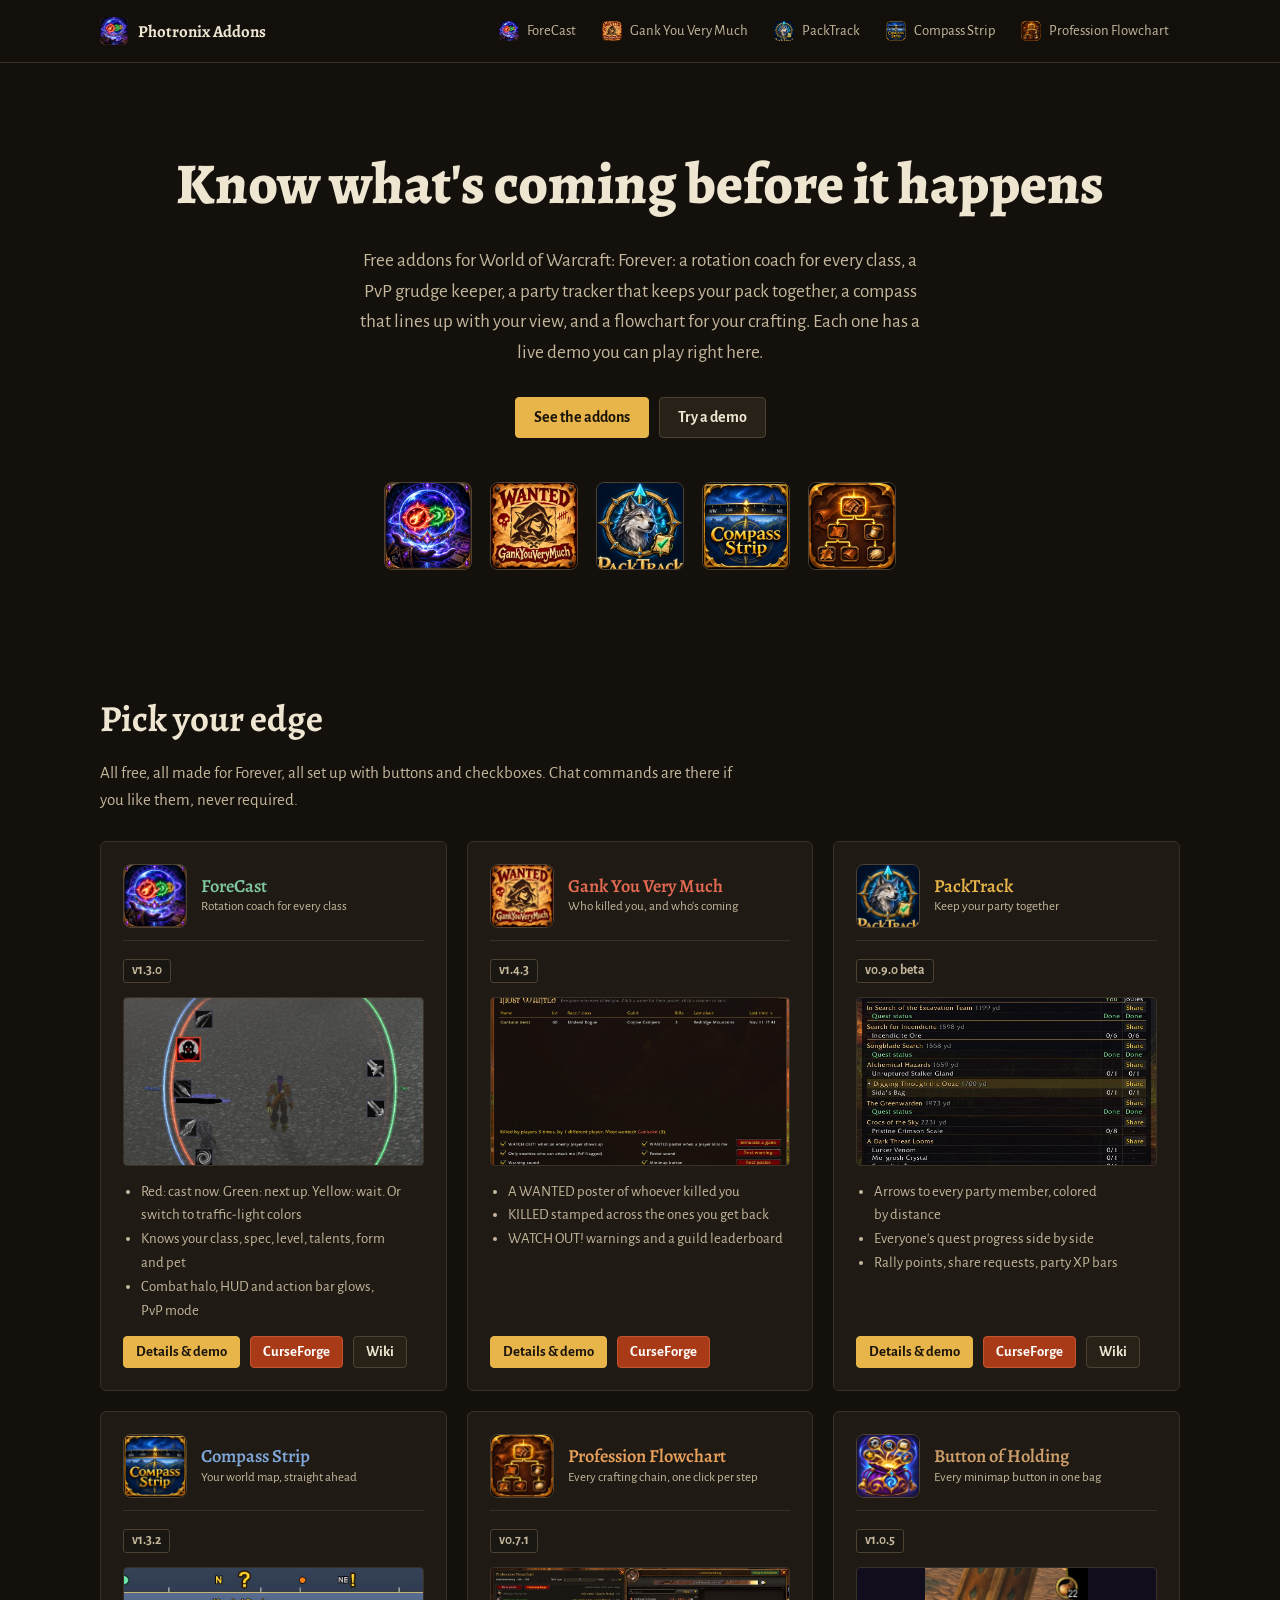
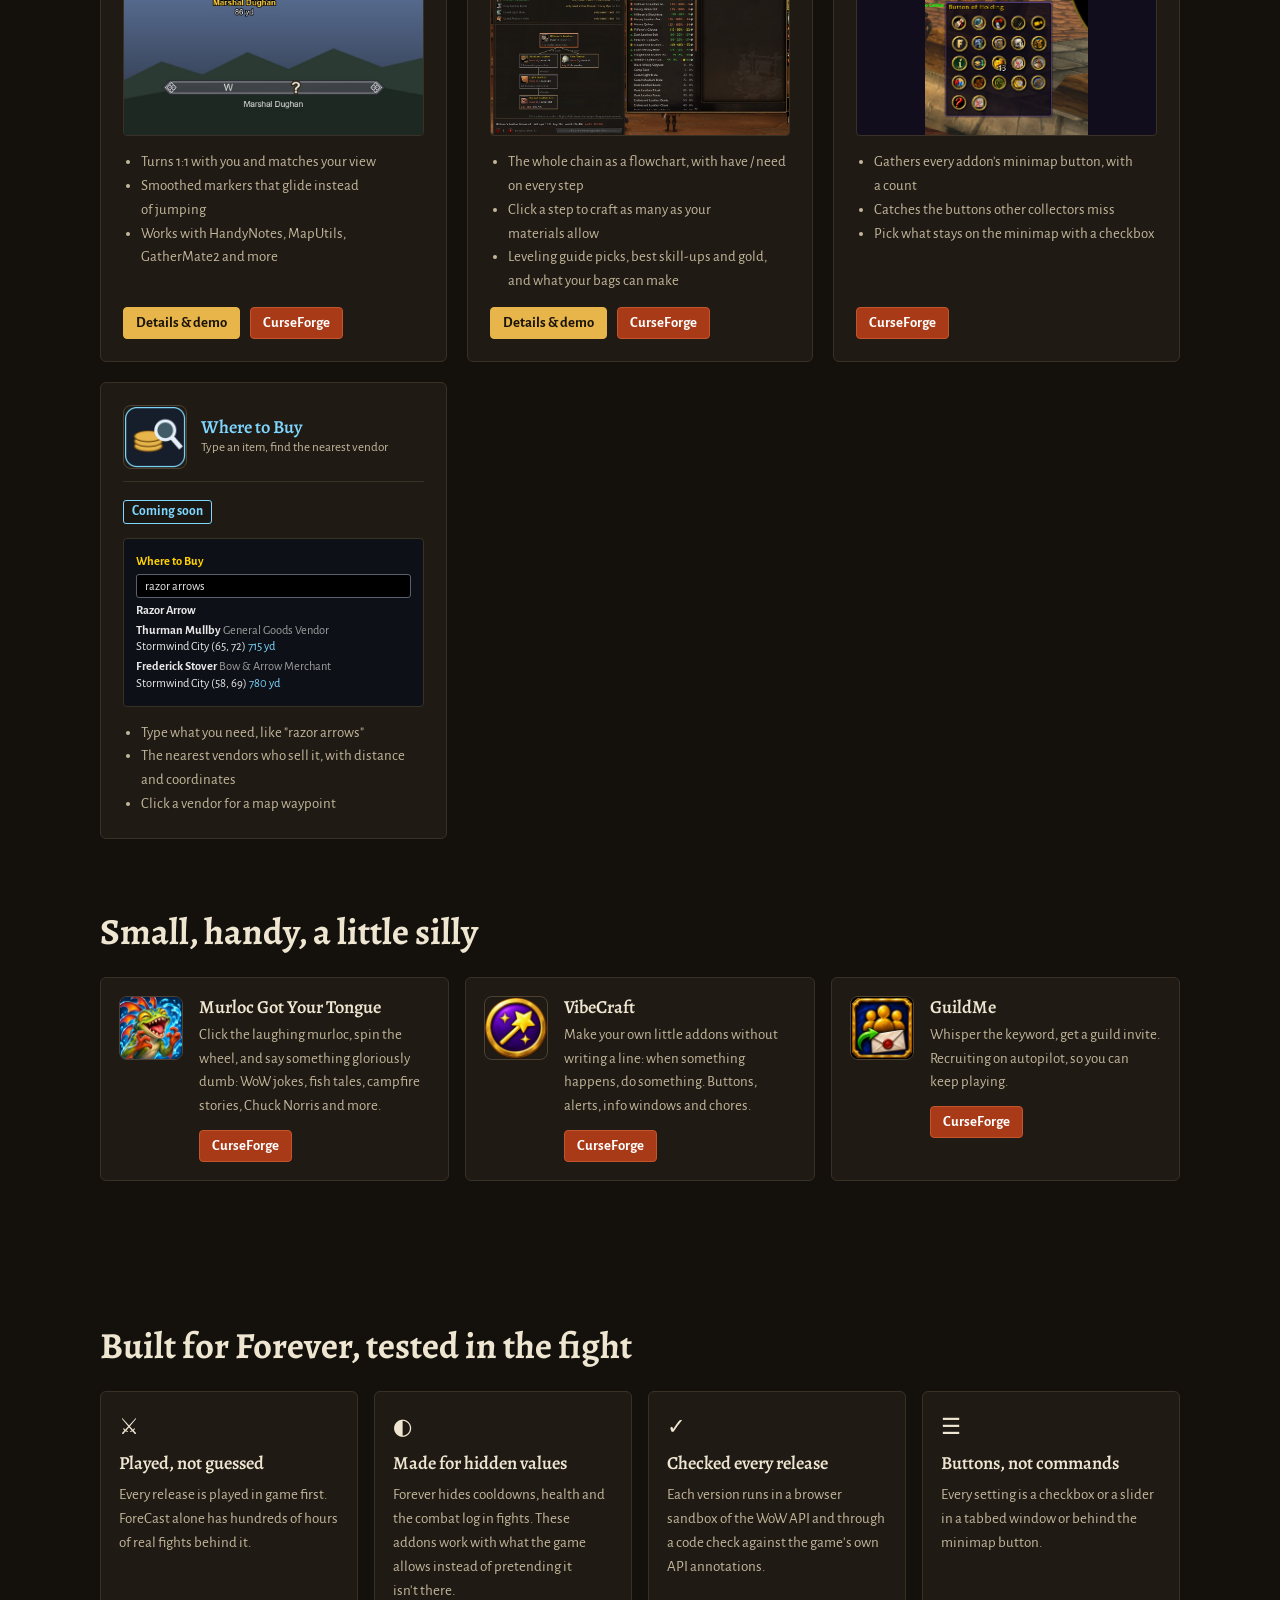
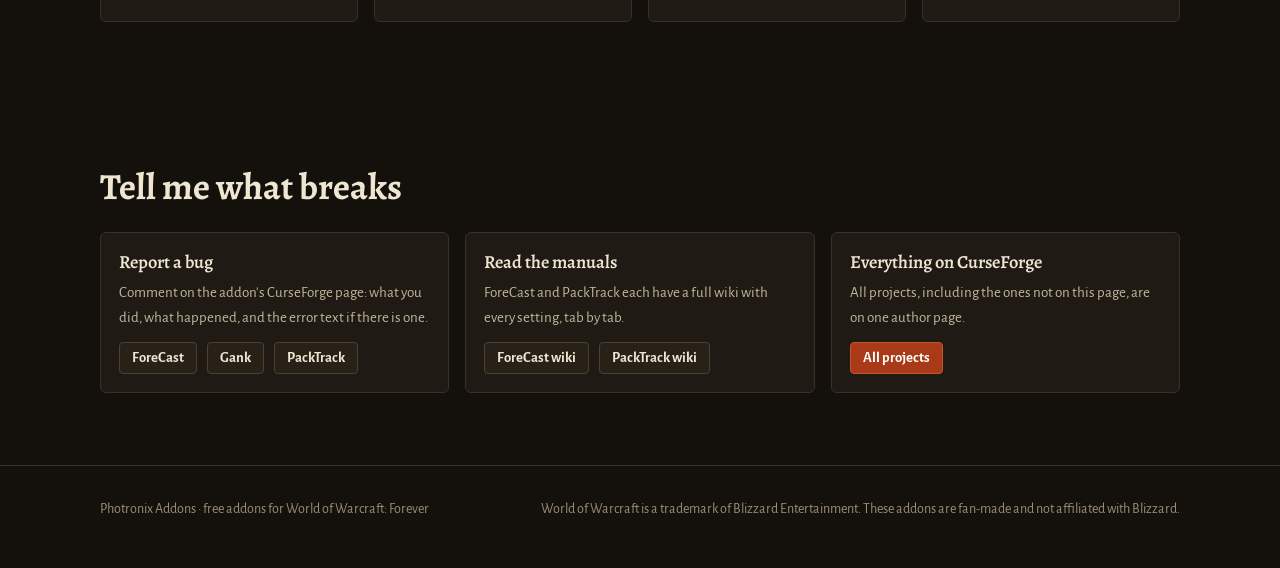
==== index.html @ 47ddf49f "ForeCast 1.3.0 Co-Authored-By: Claude Opus 5.5 <noreply@anthropic.com>" ====
<!doctype html>
<html lang="en">
<head>
<meta charset="utf-8">
<meta name="viewport" content="width=device-width,initial-scale=1">
<title>Photronix Addons</title>
<meta name="description" content="ForeCast, Gank You Very Much, PackTrack and Compass Strip: addons for WoW: Forever, with live demos you can try in your browser.">
<link rel="icon" href="img/favicon.png">
<link rel="preconnect" href="https://fonts.googleapis.com"><link rel="preconnect" href="https://fonts.gstatic.com" crossorigin>
<link href="https://fonts.googleapis.com/css2?family=Alegreya:ital,wght@0,500;0,700;0,800;1,500&family=Alegreya+Sans:wght@400;500;700&display=swap" rel="stylesheet">
<link rel="stylesheet" href="assets/site.css?v=4">
</head>
<body>
<header class="top"><div class="wrap">
  <a class="brand" href="./"><div class="orb"></div><span>Photronix Addons</span></a>
  <nav class="nav">
    <a href="forecast/"><img src="img/forecast-icon.png?v=5" alt="">ForeCast</a>
    <a href="gank/"><img src="img/gank-icon.png?v=5" alt="">Gank You Very Much</a>
    <a href="packtrack/"><img src="img/packtrack-icon.png?v=5" alt="">PackTrack</a>
    <a href="compass/"><img src="img/compass-icon.png?v=6" alt="">Compass Strip</a>
    <a href="flowchart/"><img src="img/pflow-icon.png?v=2" alt="">Profession Flowchart</a>
  </nav>
</div></header>

<main>
<section class="hero"><div class="wrap">
  <h1>Know what's coming before it happens</h1>
  <p class="lead">Free addons for World of Warcraft: Forever: a rotation coach for every class, a PvP grudge keeper, a party tracker that keeps your pack together, a compass that lines up with your view, and a flowchart for your crafting. Each one has a live demo you can play right here.</p>
  <div class="btns"><a class="btn primary" href="#addons">See the addons</a><a class="btn" href="forecast/#demo">Try a demo</a></div>
  <div class="icons">
    <a href="forecast/" title="ForeCast"><img src="img/forecast-icon.png?v=5" alt="ForeCast"></a>
    <a href="gank/" title="Gank You Very Much"><img src="img/gank-icon.png?v=5" alt="Gank You Very Much"></a>
    <a href="packtrack/" title="PackTrack"><img src="img/packtrack-icon.png?v=5" alt="PackTrack"></a>
    <a href="compass/" title="Compass Strip"><img src="img/compass-icon.png?v=6" alt="Compass Strip"></a>
    <a href="flowchart/" title="Profession Flowchart"><img src="img/pflow-icon.png?v=2" alt="Profession Flowchart"></a>
  </div>
</div></section>

<section id="addons"><div class="wrap">
  <h2>Pick your edge</h2>
  <p class="muted" style="max-width:640px">All free, all made for Forever, all set up with buttons and checkboxes. Chat commands are there if you like them, never required.</p>
  <div class="cards" style="margin-top:28px">

    <article class="card" style="--accent:#7fc8a0">
      <div class="head"><img src="img/forecast-icon.png?v=5" alt=""><div><h3 style="margin:0">ForeCast</h3><div class="tag">Rotation coach for every class</div></div></div>
      <div><span class="ver" data-ver="forecast">v1.3.0</span></div>
      <img class="shot" src="img/forecast-halo.jpg" alt="ForeCast's halo around a hunter" loading="lazy">
      <ul>
        <li>Red: cast now. Green: next up. Yellow: wait. Or switch to traffic-light colors</li>
        <li>Knows your class, spec, level, talents, form and pet</li>
        <li>Combat halo, HUD and action bar glows, PvP mode</li>
      </ul>
      <div class="btns">
        <a class="btn small primary" href="forecast/">Details &amp; demo</a>
        <a class="btn small cf" href="https://www.curseforge.com/wow/addons/forecast">CurseForge</a>
        <a class="btn small" href="https://photronix2020.github.io/ForeCast-Wiki/">Wiki</a>
      </div>
    </article>

    <article class="card" style="--accent:#e46a52">
      <div class="head"><img src="img/gank-icon.png?v=5" alt=""><div><h3 style="margin:0">Gank You Very Much</h3><div class="tag">Who killed you, and who's coming</div></div></div>
      <div><span class="ver">v1.4.3</span></div>
      <img class="shot" src="img/gank-main.jpg" alt="The Most Wanted list" loading="lazy">
      <ul>
        <li>A WANTED poster of whoever killed you</li>
        <li>KILLED stamped across the ones you get back</li>
        <li>WATCH OUT! warnings and a guild leaderboard</li>
      </ul>
      <div class="btns">
        <a class="btn small primary" href="gank/">Details &amp; demo</a>
        <a class="btn small cf" href="https://www.curseforge.com/wow/addons/gankyouverymuch">CurseForge</a>
      </div>
    </article>

    <article class="card" style="--accent:#e8b54a">
      <div class="head"><img src="img/packtrack-icon.png?v=5" alt=""><div><h3 style="margin:0">PackTrack</h3><div class="tag">Keep your party together</div></div></div>
      <div><span class="ver">v0.9.0 beta</span></div>
      <img class="shot" src="img/packtrack-tracker.jpg" alt="PackTrack's quest grid" loading="lazy">
      <ul>
        <li>Arrows to every party member, colored by distance</li>
        <li>Everyone's quest progress side by side</li>
        <li>Rally points, share requests, party XP bars</li>
      </ul>
      <div class="btns">
        <a class="btn small primary" href="packtrack/">Details &amp; demo</a>
        <a class="btn small cf" href="https://www.curseforge.com/wow/addons/packtrack">CurseForge</a>
        <a class="btn small" href="https://photronix2020.github.io/PackTrack-Wiki/">Wiki</a>
      </div>
    </article>

    <article class="card" style="--accent:#7fa8d8">
      <div class="head"><img src="img/compass-icon.png?v=6" alt=""><div><h3 style="margin:0">Compass Strip</h3><div class="tag">Your world map, straight ahead</div></div></div>
      <div><span class="ver">v1.3.2</span></div>
      <img class="shot" src="img/compass-card.jpg?v=2" alt="Compass Strip across the top of the screen and the Nordic skin" loading="lazy">
      <ul>
        <li>Turns 1:1 with you and matches your view</li>
        <li>Smoothed markers that glide instead of jumping</li>
        <li>Works with HandyNotes, MapUtils, GatherMate2 and more</li>
      </ul>
      <div class="btns">
        <a class="btn small primary" href="compass/">Details &amp; demo</a>
        <a class="btn small cf" href="https://www.curseforge.com/wow/addons/compass-strip">CurseForge</a>
      </div>
    </article>
    <article class="card" style="--accent:#e8a05a">
      <div class="head"><img src="img/pflow-icon.png?v=2" alt=""><div><h3 style="margin:0">Profession Flowchart</h3><div class="tag">Every crafting chain, one click per step</div></div></div>
      <div><span class="ver">v0.7.1</span></div>
      <img class="shot" src="img/pflow-card.jpg?v=2" alt="Profession Flowchart in game beside the leatherworking window" loading="lazy">
      <ul>
        <li>The whole chain as a flowchart, with have / need on every step</li>
        <li>Click a step to craft as many as your materials allow</li>
        <li>Leveling guide picks, best skill-ups and gold, and what your bags can make</li>
      </ul>
      <div class="btns">
        <a class="btn small primary" href="flowchart/">Details &amp; demo</a>
        <a class="btn small cf" href="https://www.curseforge.com/wow/addons/profession-flowchart">CurseForge</a>
      </div>
    </article>
    <article class="card" style="--accent:#cf9f6a">
      <div class="head"><img src="img/boh-icon.png?v=5" alt=""><div><h3 style="margin:0">Button of Holding</h3><div class="tag">Every minimap button in one bag</div></div></div>
      <div><span class="ver">v1.0.5</span></div>
      <img class="shot" src="img/boh-bag.png" alt="The Button of Holding bag open in game, holding 22 minimap buttons" loading="lazy" style="object-fit:contain;background:#120d1c">
      <ul>
        <li>Gathers every addon's minimap button, with a count</li>
        <li>Catches the buttons other collectors miss</li>
        <li>Pick what stays on the minimap with a checkbox</li>
      </ul>
      <div class="btns">
        <a class="btn small cf" href="https://www.curseforge.com/wow/addons/button-of-holding">CurseForge</a>
      </div>
    </article>
    <article class="card" style="--accent:#7fd7ff">
      <div class="head"><img src="img/wheretobuy-icon.png" alt=""><div><h3 style="margin:0">Where to Buy</h3><div class="tag">Type an item, find the nearest vendor</div></div></div>
      <div><span class="ver soon">Coming soon</span></div>
      <div class="shot wtb-mock" role="img" aria-label="The Where to Buy window: razor arrows typed in, with the four nearest vendors and their distances">
        <div class="wtb-title">Where to Buy</div>
        <div class="wtb-box">razor arrows</div>
        <div class="wtb-item">Razor Arrow</div>
        <div class="wtb-v"><b>Thurman Mullby</b> <span>General Goods Vendor</span><br>Stormwind City (65, 72) <em>715 yd</em></div>
        <div class="wtb-v"><b>Frederick Stover</b> <span>Bow &amp; Arrow Merchant</span><br>Stormwind City (58, 69) <em>780 yd</em></div>
      </div>
      <ul>
        <li>Type what you need, like "razor arrows"</li>
        <li>The nearest vendors who sell it, with distance and coordinates</li>
        <li>Click a vendor for a map waypoint</li>
      </ul>
    </article>
  </div>
</div></section>

<section id="more" style="padding-top:0"><div class="wrap">
  <h2>Small, handy, a little silly</h2>
  <div class="minis" style="margin-top:24px">
    <article class="mini">
      <img src="img/murloc-icon.png?v=5" alt="">
      <div><h3>Murloc Got Your Tongue</h3><p>Click the laughing murloc, spin the wheel, and say something gloriously dumb: WoW jokes, fish tales, campfire stories, Chuck Norris and more.</p>
      <a class="btn small cf" href="https://www.curseforge.com/wow/addons/murlocgotyourtongue">CurseForge</a></div>
    </article>
    <article class="mini">
      <img src="img/vibecraft-icon.png?v=5" alt="">
      <div><h3>VibeCraft</h3><p>Make your own little addons without writing a line: when something happens, do something. Buttons, alerts, info windows and chores.</p>
      <a class="btn small cf" href="https://www.curseforge.com/wow/addons/vibecraft">CurseForge</a></div>
    </article>
    <article class="mini">
      <img src="img/guildme-icon.png?v=5" alt="">
      <div><h3>GuildMe</h3><p>Whisper the keyword, get a guild invite. Recruiting on autopilot, so you can keep playing.</p>
      <a class="btn small cf" href="https://www.curseforge.com/wow/addons/guildme">CurseForge</a></div>
    </article>
  </div>
</div></section>

<section><div class="wrap">
  <h2>Built for Forever, tested in the fight</h2>
  <div class="grid3" style="margin-top:24px">
    <div class="tile"><div class="ico">⚔</div><h3>Played, not guessed</h3><p>Every release is played in game first. ForeCast alone has hundreds of hours of real fights behind it.</p></div>
    <div class="tile"><div class="ico">◐</div><h3>Made for hidden values</h3><p>Forever hides cooldowns, health and the combat log in fights. These addons work with what the game allows instead of pretending it isn't there.</p></div>
    <div class="tile"><div class="ico">✓</div><h3>Checked every release</h3><p>Each version runs in a browser sandbox of the WoW API and through a code check against the game's own API annotations.</p></div>
    <div class="tile"><div class="ico">☰</div><h3>Buttons, not commands</h3><p>Every setting is a checkbox or a slider in a tabbed window or behind the minimap button.</p></div>
  </div>
</div></section>

<section><div class="wrap">
  <h2>Tell me what breaks</h2>
  <div class="grid3" style="margin-top:24px">
    <div class="tile"><h3>Report a bug</h3><p>Comment on the addon's CurseForge page: what you did, what happened, and the error text if there is one.</p>
      <div class="btns" style="margin-top:12px"><a class="btn small" href="https://www.curseforge.com/wow/addons/forecast/comments">ForeCast</a><a class="btn small" href="https://www.curseforge.com/wow/addons/gankyouverymuch/comments">Gank</a><a class="btn small" href="https://www.curseforge.com/wow/addons/packtrack/comments">PackTrack</a></div></div>
    <div class="tile"><h3>Read the manuals</h3><p>ForeCast and PackTrack each have a full wiki with every setting, tab by tab.</p>
      <div class="btns" style="margin-top:12px"><a class="btn small" href="https://photronix2020.github.io/ForeCast-Wiki/">ForeCast wiki</a><a class="btn small" href="https://photronix2020.github.io/PackTrack-Wiki/">PackTrack wiki</a></div></div>
    <div class="tile"><h3>Everything on CurseForge</h3><p>All projects, including the ones not on this page, are on one author page.</p>
      <div class="btns" style="margin-top:12px"><a class="btn small cf" href="https://www.curseforge.com/members/photronix/projects">All projects</a></div></div>
  </div>
</div></section>
</main>

<footer><div class="wrap">
  <div>Photronix Addons · free addons for World of Warcraft: Forever</div>
  <div>World of Warcraft is a trademark of Blizzard Entertainment. These addons are fan-made and not affiliated with Blizzard.</div>
</div></footer>
</body>
</html>
---- assets/site.css ----
/* Photronix Addons: shared styles for the hub and the addon pages. */
:root{
  --bg:#14110d;--bg2:#1a1611;--panel:#1f1a14;--panel2:#272118;--line:#3a3126;--line2:#4d4232;
  --text:#efe6d2;--muted:#c4b79c;--dim:#9a8e76;
  --teal:#7fc8a0;--purple:#a98a5c;--violet:#d9b56a;--red:#d8553f;--gold:#e8b54a;--green:#7fc87a;--blue:#7fa8d8;
  --radius:6px;--wrap:1120px;
  --display:'Alegreya',Georgia,serif;--body:'Alegreya Sans',system-ui,sans-serif;
}
*{box-sizing:border-box}
html{scroll-behavior:smooth}
body{margin:0;background:var(--bg);color:var(--text);font:17px/1.6 var(--body);-webkit-font-smoothing:antialiased;overflow-x:hidden}
a{color:var(--gold);text-decoration:none}
a:hover{text-decoration:underline}
img{max-width:100%;display:block}
.wrap{max-width:var(--wrap);margin:0 auto;padding:0 20px}
h1,h2,h3{font-family:var(--display);line-height:1.15;margin:0 0 .5em;text-wrap:balance}
p,li{text-wrap:pretty}
h1{font-size:clamp(2.2rem,5.5vw,3.6rem);font-weight:800}
h2{font-size:clamp(1.6rem,3.4vw,2.3rem);font-weight:700}
h3{font-size:1.15rem;font-weight:600}
p{margin:0 0 1em}
.eyebrow{font:italic 500 1.05rem/1.2 var(--display);color:var(--gold);margin-bottom:6px}
.muted{color:var(--muted)}
.grad{color:var(--gold)}

/* Top bar */
.top{position:sticky;top:0;z-index:50;background:#14110df2;border-bottom:1px solid var(--line)}
.top .wrap{display:flex;align-items:center;gap:18px;height:62px}
.brand{display:flex;align-items:center;gap:10px;color:var(--text);font:700 1.05rem var(--display);white-space:nowrap}
.brand:hover{text-decoration:none}
.brand .orb{width:28px;height:28px;border-radius:6px;background:url(../img/favicon.png) center/cover}
.nav{display:flex;gap:4px;margin-left:auto;overflow-x:auto;scrollbar-width:none}
.nav::-webkit-scrollbar{display:none}
.nav a{display:flex;align-items:center;gap:8px;color:var(--muted);padding:7px 11px;border-radius:4px;font-size:.92rem;white-space:nowrap}
.nav a img{width:20px;height:20px;border-radius:5px}
.nav a:hover,.nav a.on{color:var(--text);background:var(--panel2);text-decoration:none}

/* Buttons */
.btn{display:inline-flex;align-items:center;gap:8px;padding:10px 18px;border-radius:4px;font:600 1rem var(--body);border:1px solid var(--line2);background:var(--panel2);color:var(--text);cursor:pointer;transition:border-color .12s,background .12s}
.btn:hover{text-decoration:none;border-color:var(--gold)}
.btn.primary{background:var(--gold);border-color:var(--gold);color:#1a140a}
.btn.primary:hover{background:#f2c86a}
.btn.cf{background:#a83a17;border-color:#c4542c;color:#fff}
.btn.small{padding:6px 12px;font-size:.92rem;border-radius:4px}
.btn:disabled{opacity:.45;cursor:default;transform:none}
.btns{display:flex;flex-wrap:wrap;gap:10px}

/* Sections */
section{padding:72px 0}
.hero{padding:88px 0 56px;text-align:center}
.hero p.lead{font-size:1.2rem;color:var(--muted);max-width:56ch;margin:0 auto 28px}
.hero .btns{justify-content:center}
.icons{display:flex;gap:18px;justify-content:center;margin-top:44px;flex-wrap:wrap}
.icons a{display:block;width:88px;height:88px;border-radius:8px;overflow:hidden;border:1px solid var(--line2);transition:transform .15s}
.icons a:hover{transform:translateY(-3px);border-color:var(--gold)}
.icons img{width:100%;height:100%;object-fit:cover}

/* Addon cards */
.cards{display:grid;grid-template-columns:repeat(auto-fit,minmax(300px,1fr));gap:20px}
.card{background:var(--panel);border:1px solid var(--line);border-radius:var(--radius);padding:22px;display:flex;flex-direction:column;gap:14px}
.card .head{display:flex;gap:14px;align-items:center;padding-bottom:12px;border-bottom:1px solid var(--line)}
.card .head h3{color:var(--accent,var(--text))}
.card .head img{width:64px;height:64px;border-radius:8px;border:1px solid var(--line2)}
.card .tag{font-size:.82rem;color:var(--muted)}
.card .ver{display:inline-block;font:600 .85rem/1 var(--body);padding:4px 8px;border-radius:3px;background:var(--bg2);color:var(--muted);border:1px solid var(--line2)}
.card .shot{border-radius:4px;border:1px solid var(--line);aspect-ratio:16/9;object-fit:cover;width:100%}
.card ul{margin:0;padding-left:18px;color:var(--muted);font-size:.93rem}
.card .btns{margin-top:auto}

/* Small addon cards */
.minis{display:grid;grid-template-columns:repeat(auto-fit,minmax(320px,1fr));gap:16px}
.mini{display:flex;gap:16px;align-items:flex-start;background:var(--panel);border:1px solid var(--line);border-radius:var(--radius);padding:18px}
.mini img{width:64px;height:64px;border-radius:8px;border:1px solid var(--line2);flex:none;object-fit:cover}
.mini h3{margin-bottom:.3em}
.mini p{color:var(--muted);font-size:.93rem;margin:0 0 12px}
@media (max-width:640px){.minis{grid-template-columns:1fr}}

/* Feature grids */
.grid3{display:grid;grid-template-columns:repeat(auto-fit,minmax(240px,1fr));gap:16px}
.tile{background:var(--panel);border:1px solid var(--line);border-radius:var(--radius);padding:18px}
.tile .ico{font-size:1.4rem;margin-bottom:6px}
.tile p{color:var(--muted);font-size:.94rem;margin:0}

/* Addon page header */
.page-head{display:flex;gap:26px;align-items:center;padding:56px 0 24px;flex-wrap:wrap}
.page-head > img{width:132px;height:132px;border-radius:12px;border:1px solid var(--line2)}
.page-head .txt{flex:1;min-width:260px}
.page-head .txt p{max-width:33em}
.page-head h1{margin-bottom:.15em}

/* Demo stage */
.stage{position:relative;border-radius:var(--radius);border:1px solid var(--line2);overflow:hidden;
  background:radial-gradient(700px 400px at 50% 40%,#2a3a44,#141c26 60%,#0b0f16);min-height:440px;user-select:none}
.controls{display:flex;flex-wrap:wrap;gap:10px;align-items:center;padding:14px;border:1px solid var(--line);border-top:0;border-radius:0 0 var(--radius) var(--radius);background:var(--panel)}
.stage.joined{border-radius:var(--radius) var(--radius) 0 0}
.demo-banner{display:flex;flex-wrap:wrap;align-items:baseline;justify-content:center;gap:4px 16px;padding:14px 16px;border:1px solid var(--line2);border-bottom:0;border-radius:var(--radius) var(--radius) 0 0;background:var(--panel2);text-align:center}
.demo-banner:hover{text-decoration:none;background:#30291e}
.demo-banner b{font:700 clamp(1.25rem,3.2vw,2rem)/1.1 var(--display);color:var(--text)}
.demo-banner span{font:600 .95rem var(--body);color:var(--gold)}
.demo-banner + .stage{border-radius:0}
.hint{font-size:.85rem;color:var(--dim)}
.kbd{display:inline-block;min-width:20px;padding:1px 6px;border-radius:5px;border:1px solid var(--line2);background:var(--bg2);font:600 .78rem var(--display);text-align:center}

/* Tables */
.tbl{width:100%;border-collapse:collapse;font-size:.92rem}
.tbl th,.tbl td{text-align:left;padding:8px 10px;border-bottom:1px solid var(--line)}
.tbl th{color:var(--gold);font-weight:600;cursor:pointer;white-space:nowrap;user-select:none}
.tbl tr:hover td{background:rgba(255,255,255,.03)}
.tblwrap{overflow-x:auto;border:1px solid var(--line);border-radius:12px;background:var(--panel)}

.note{border:1px solid var(--line2);background:var(--panel);padding:12px 16px;border-radius:var(--radius);color:var(--muted);font-size:.94rem}
footer{border-top:1px solid var(--line);padding:32px 0 48px;color:var(--dim);font-size:.88rem}
footer .wrap{display:flex;flex-wrap:wrap;gap:12px 28px;justify-content:space-between}

@media (max-width:640px){
  section{padding:52px 0}
  .hero{padding:56px 0 36px}
  .brand span{display:none}
  .icons a{width:72px;height:72px}
  .page-head > img{width:96px;height:96px}
}
@media (prefers-reduced-motion:reduce){*{animation:none!important;transition:none!important}}
.card .ver.soon{color:var(--accent);border-color:var(--accent)}
.wtb-mock{background:#0d1017;padding:10px 12px;font-size:clamp(.62rem,1.6vw,.78rem);line-height:1.3;color:#e8e8e8;display:flex;flex-direction:column;justify-content:center;gap:4px;overflow:hidden}
.wtb-mock .wtb-title{color:#ffd100;font-weight:600}
.wtb-mock .wtb-box{border:1px solid #5a6070;border-radius:3px;padding:3px 8px;background:#000}
.wtb-mock .wtb-item{font-weight:600}
.wtb-mock .wtb-v span{color:#9d9d9d}
.wtb-mock .wtb-v em{font-style:normal;color:#7fd7ff}
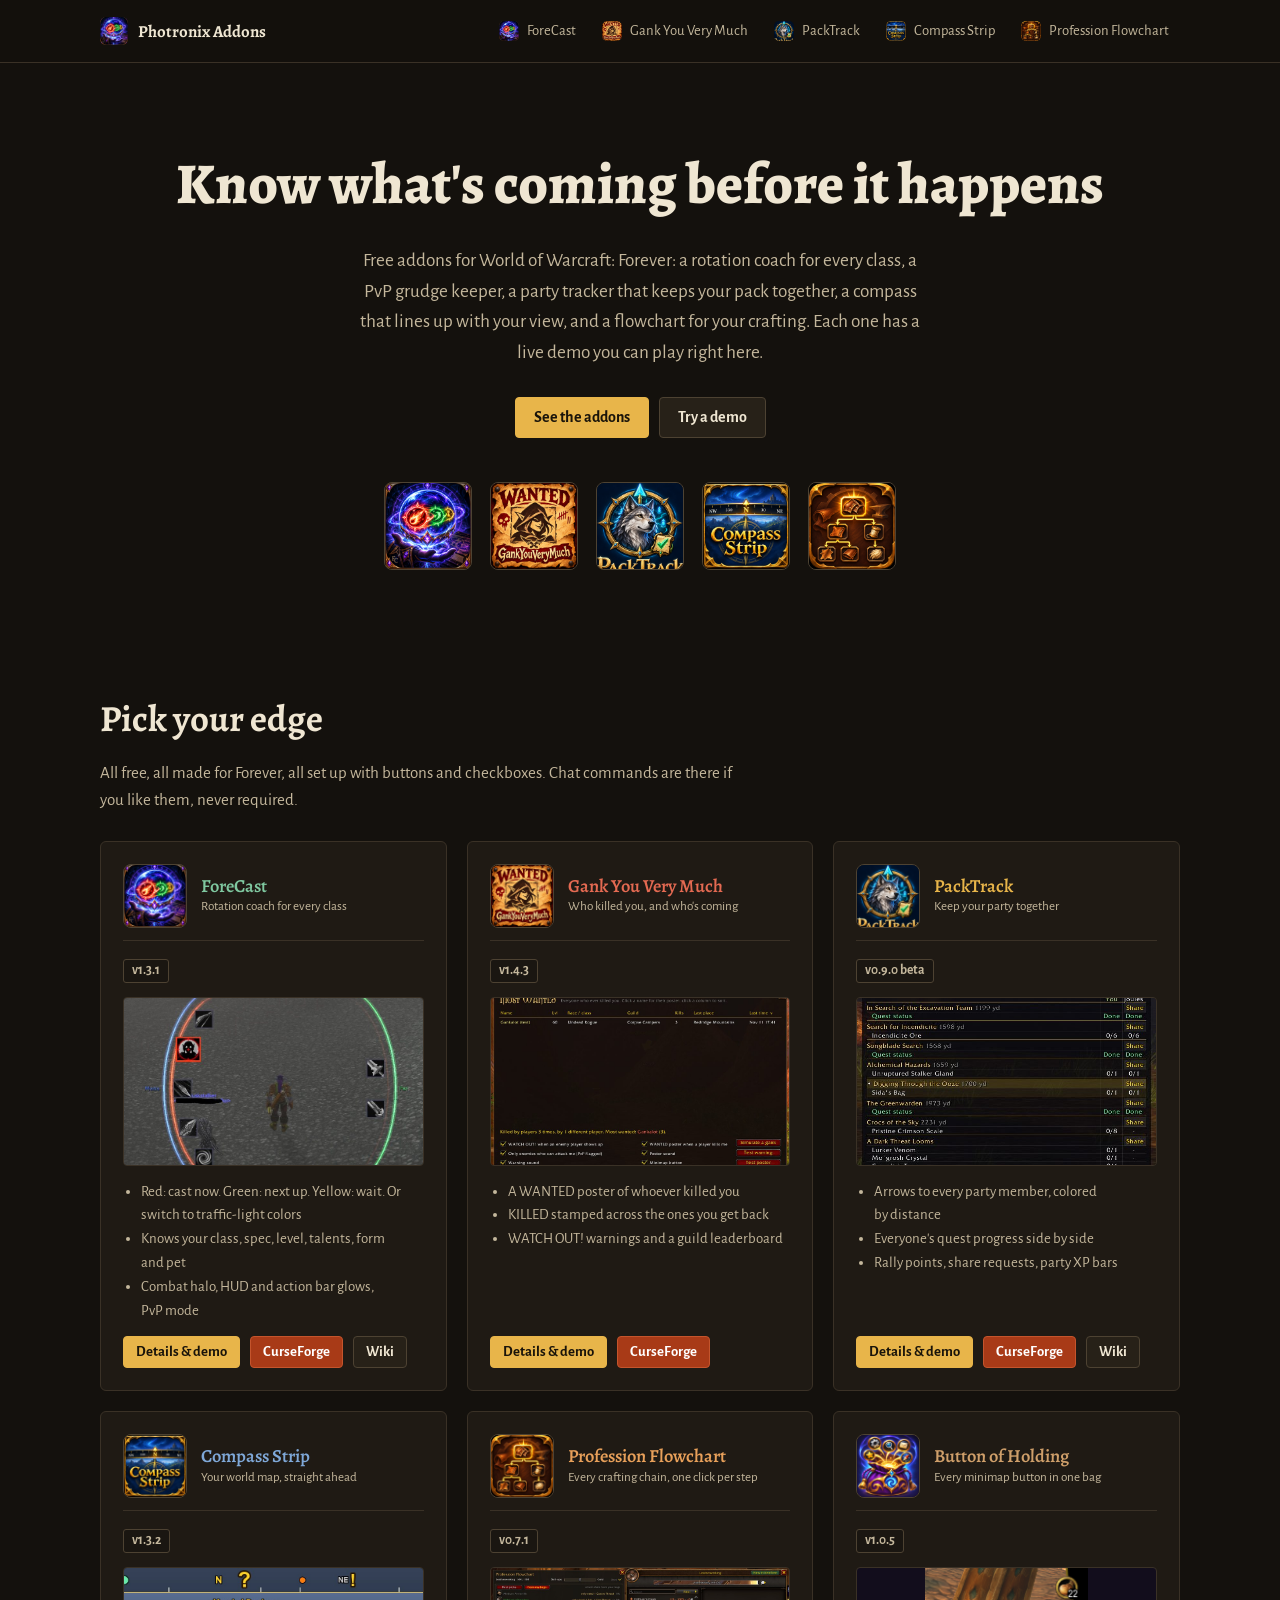
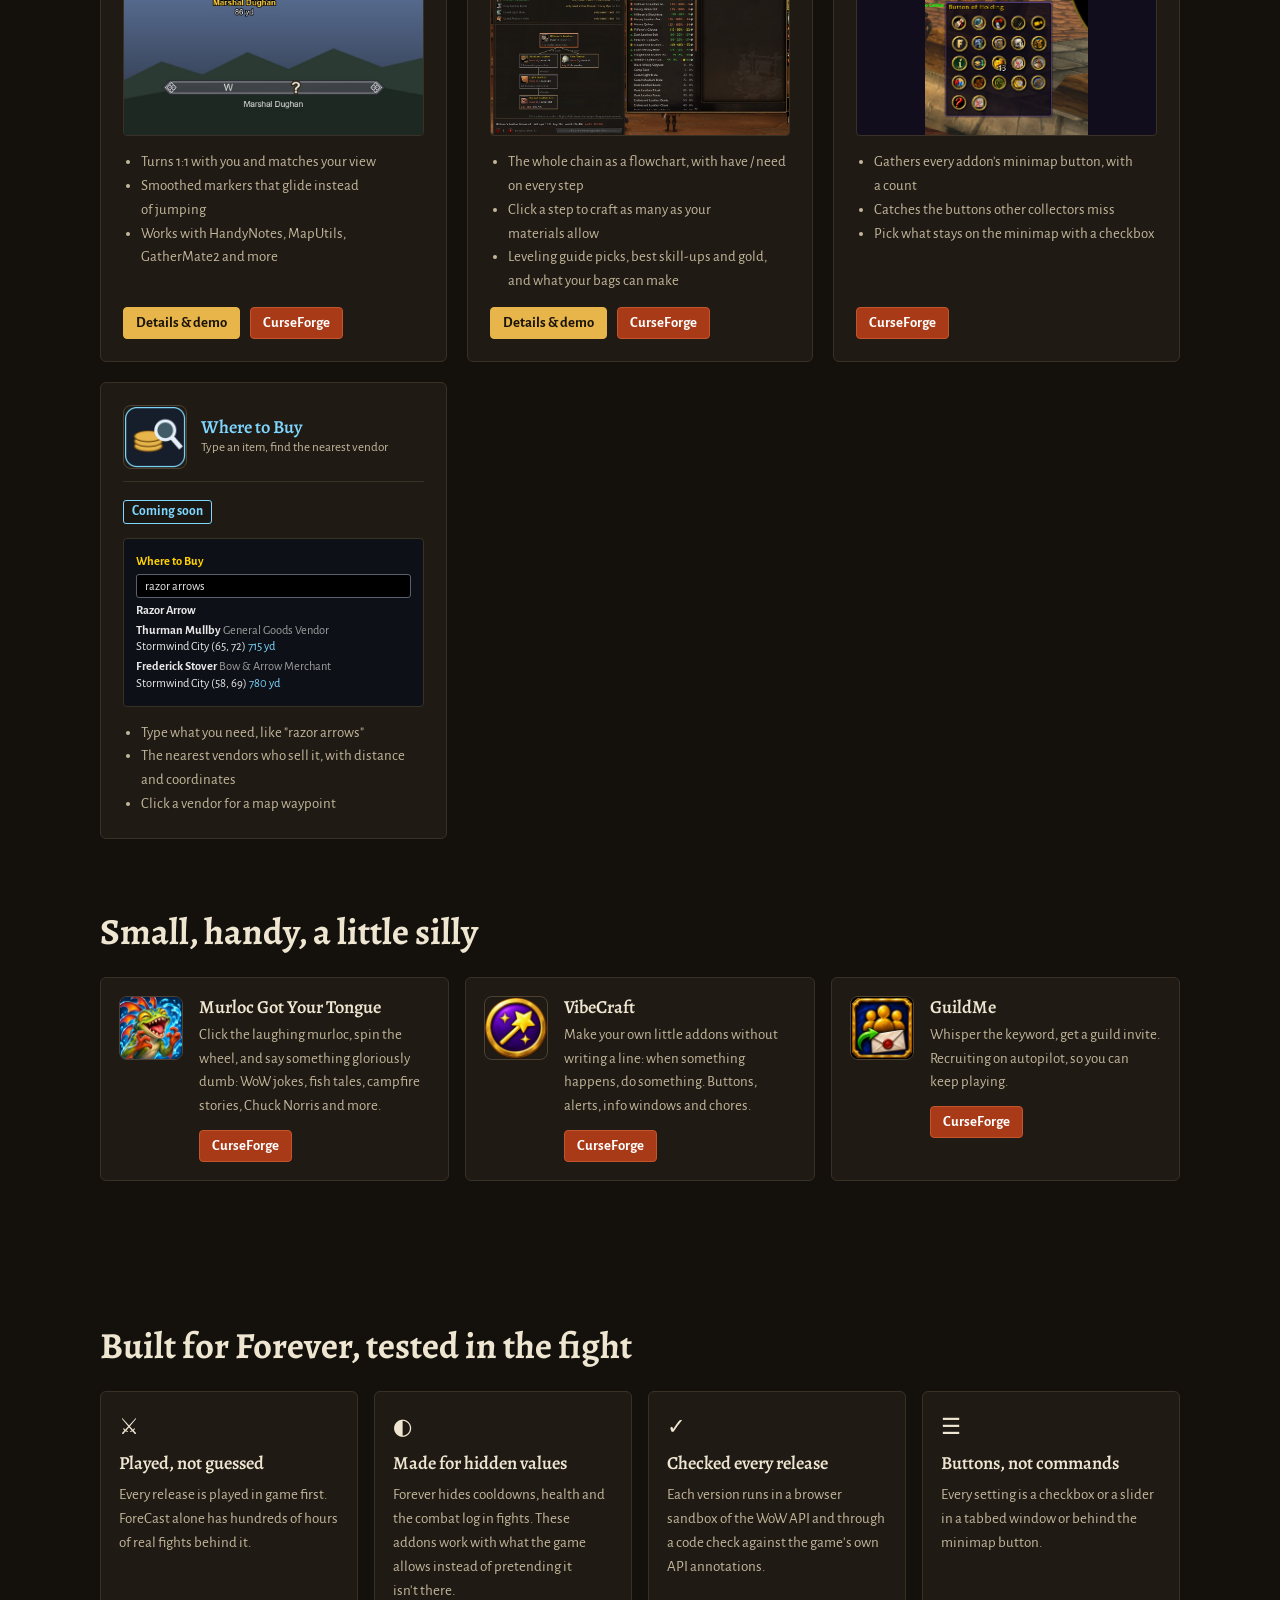
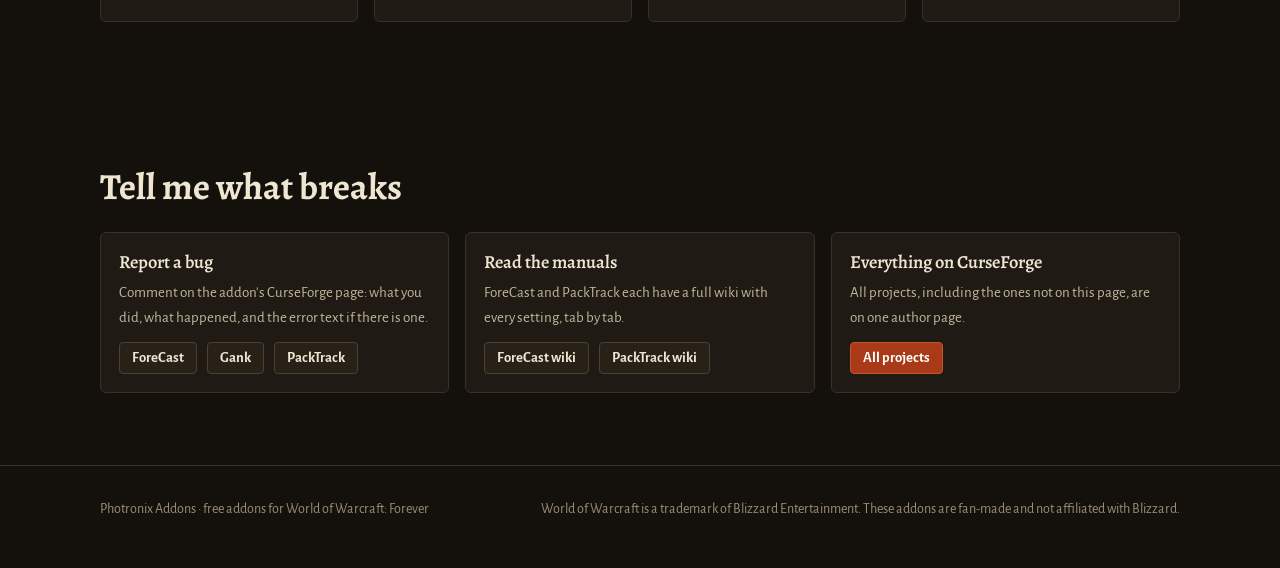
==== commit 821b45cd: "ForeCast 1.3.1 Co-Authored-By: Claude Opus 5.5 <noreply@anthropic.com>" ====
--- a/index.html
+++ b/index.html
@@ -43,7 +43,7 @@
 
     <article class="card" style="--accent:#7fc8a0">
       <div class="head"><img src="img/forecast-icon.png?v=5" alt=""><div><h3 style="margin:0">ForeCast</h3><div class="tag">Rotation coach for every class</div></div></div>
-      <div><span class="ver" data-ver="forecast">v1.3.0</span></div>
+      <div><span class="ver" data-ver="forecast">v1.3.1</span></div>
       <img class="shot" src="img/forecast-halo.jpg" alt="ForeCast's halo around a hunter" loading="lazy">
       <ul>
         <li>Red: cast now. Green: next up. Yellow: wait. Or switch to traffic-light colors</li>
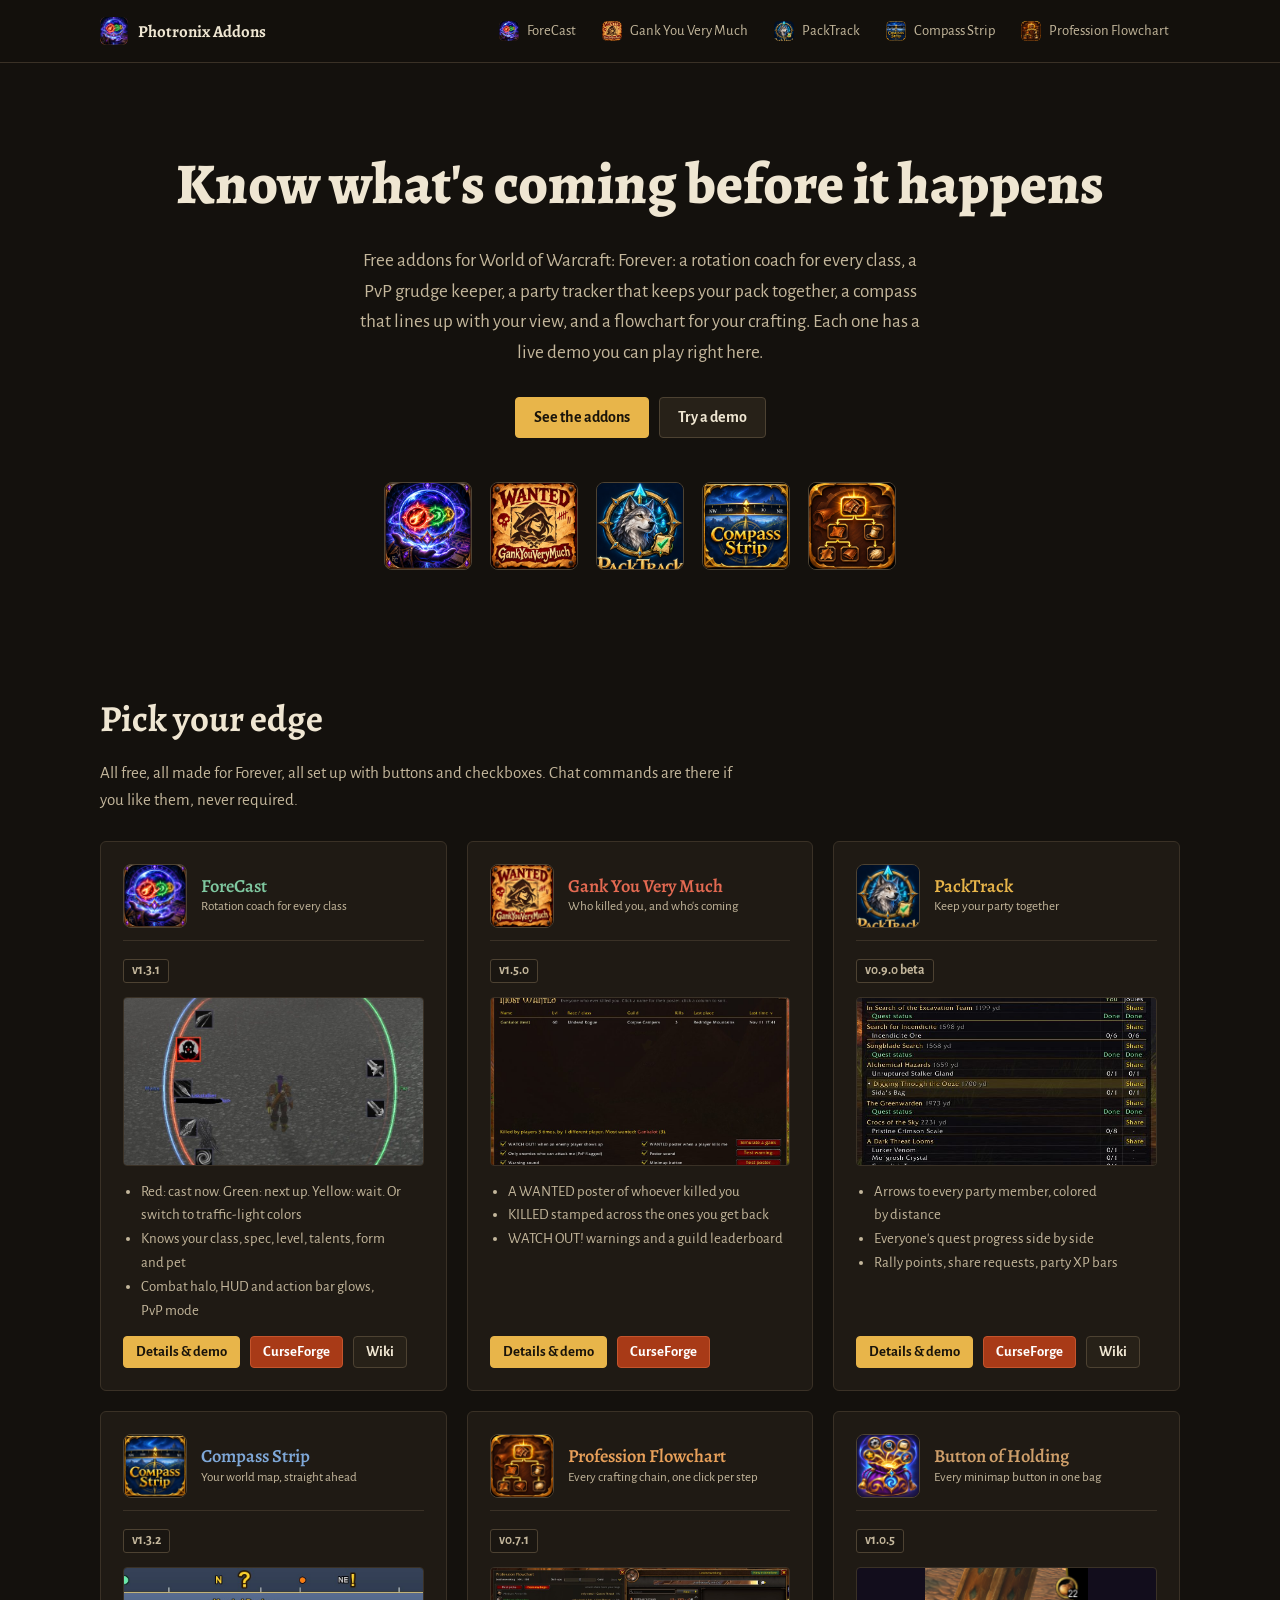
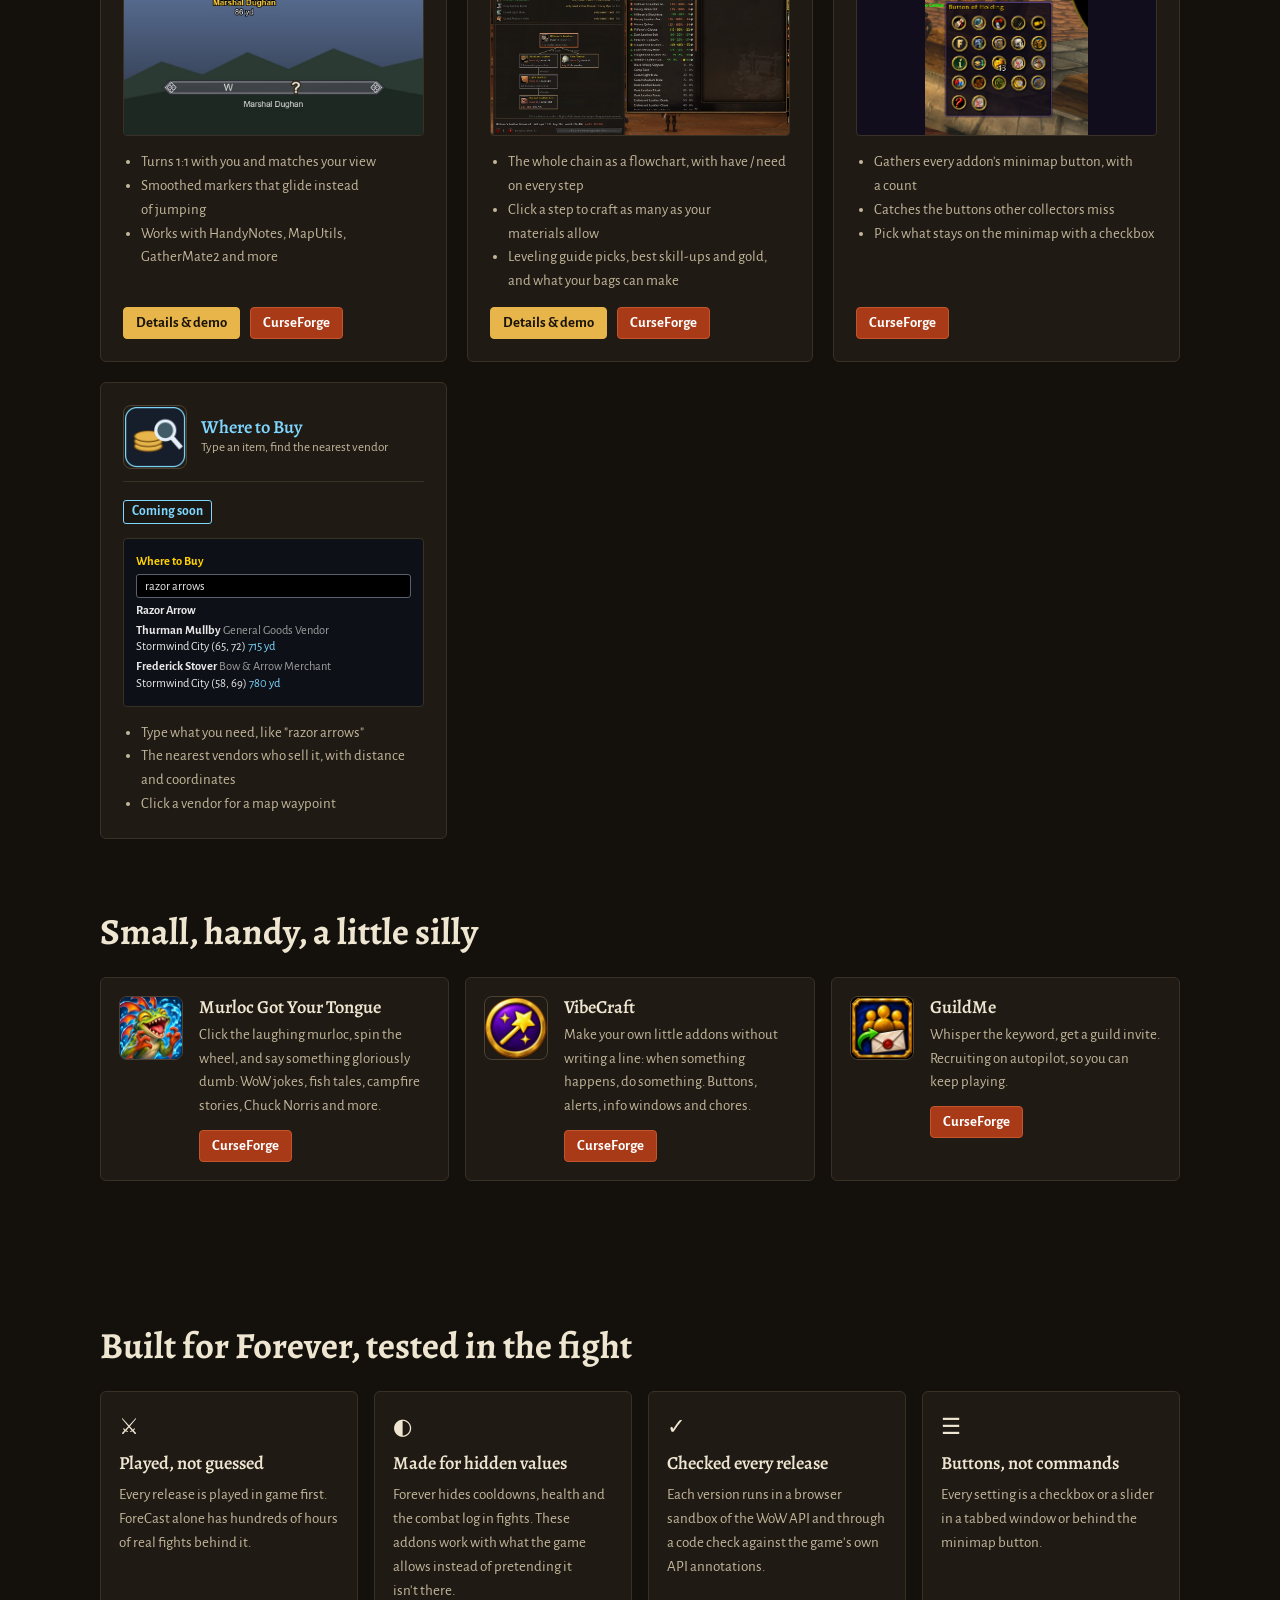
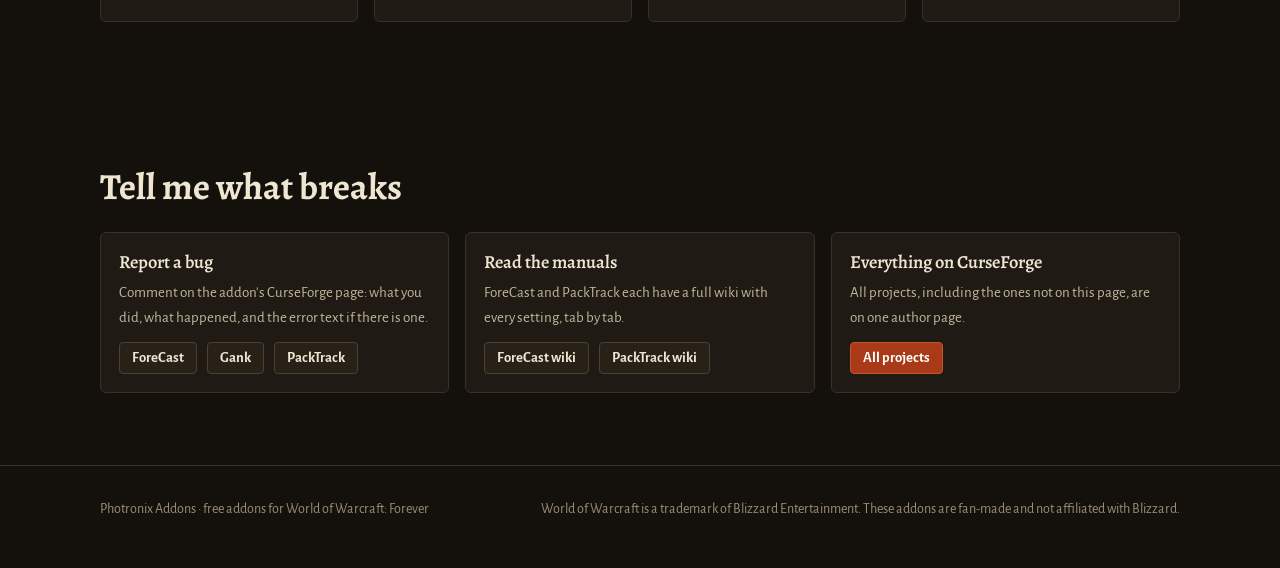
==== commit bae213d1: "Gank You Very Much 1.5.0 Co-Authored-By: Claude Opus 5.5 <noreply@anthropic.com>" ====
--- a/index.html
+++ b/index.html
@@ -59,7 +59,7 @@
 
     <article class="card" style="--accent:#e46a52">
       <div class="head"><img src="img/gank-icon.png?v=5" alt=""><div><h3 style="margin:0">Gank You Very Much</h3><div class="tag">Who killed you, and who's coming</div></div></div>
-      <div><span class="ver">v1.4.3</span></div>
+      <div><span class="ver">v1.5.0</span></div>
       <img class="shot" src="img/gank-main.jpg" alt="The Most Wanted list" loading="lazy">
       <ul>
         <li>A WANTED poster of whoever killed you</li>
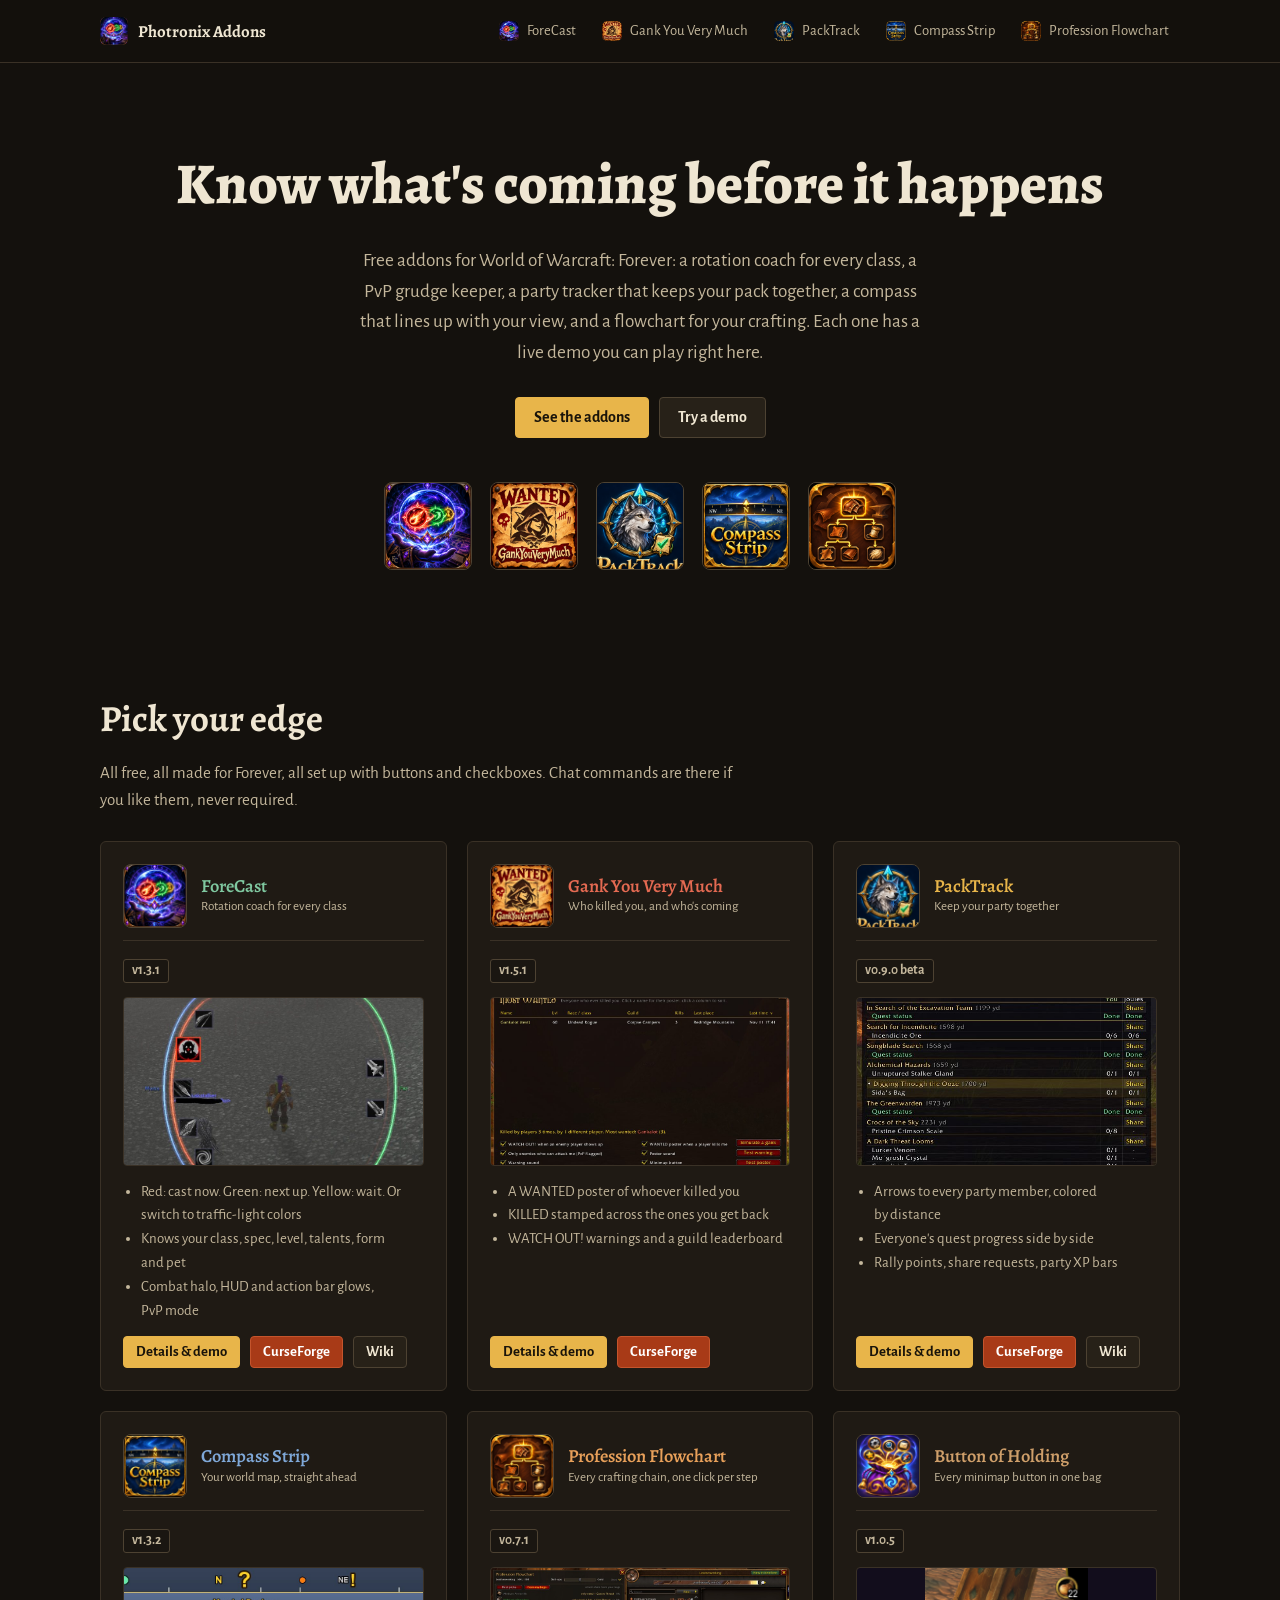
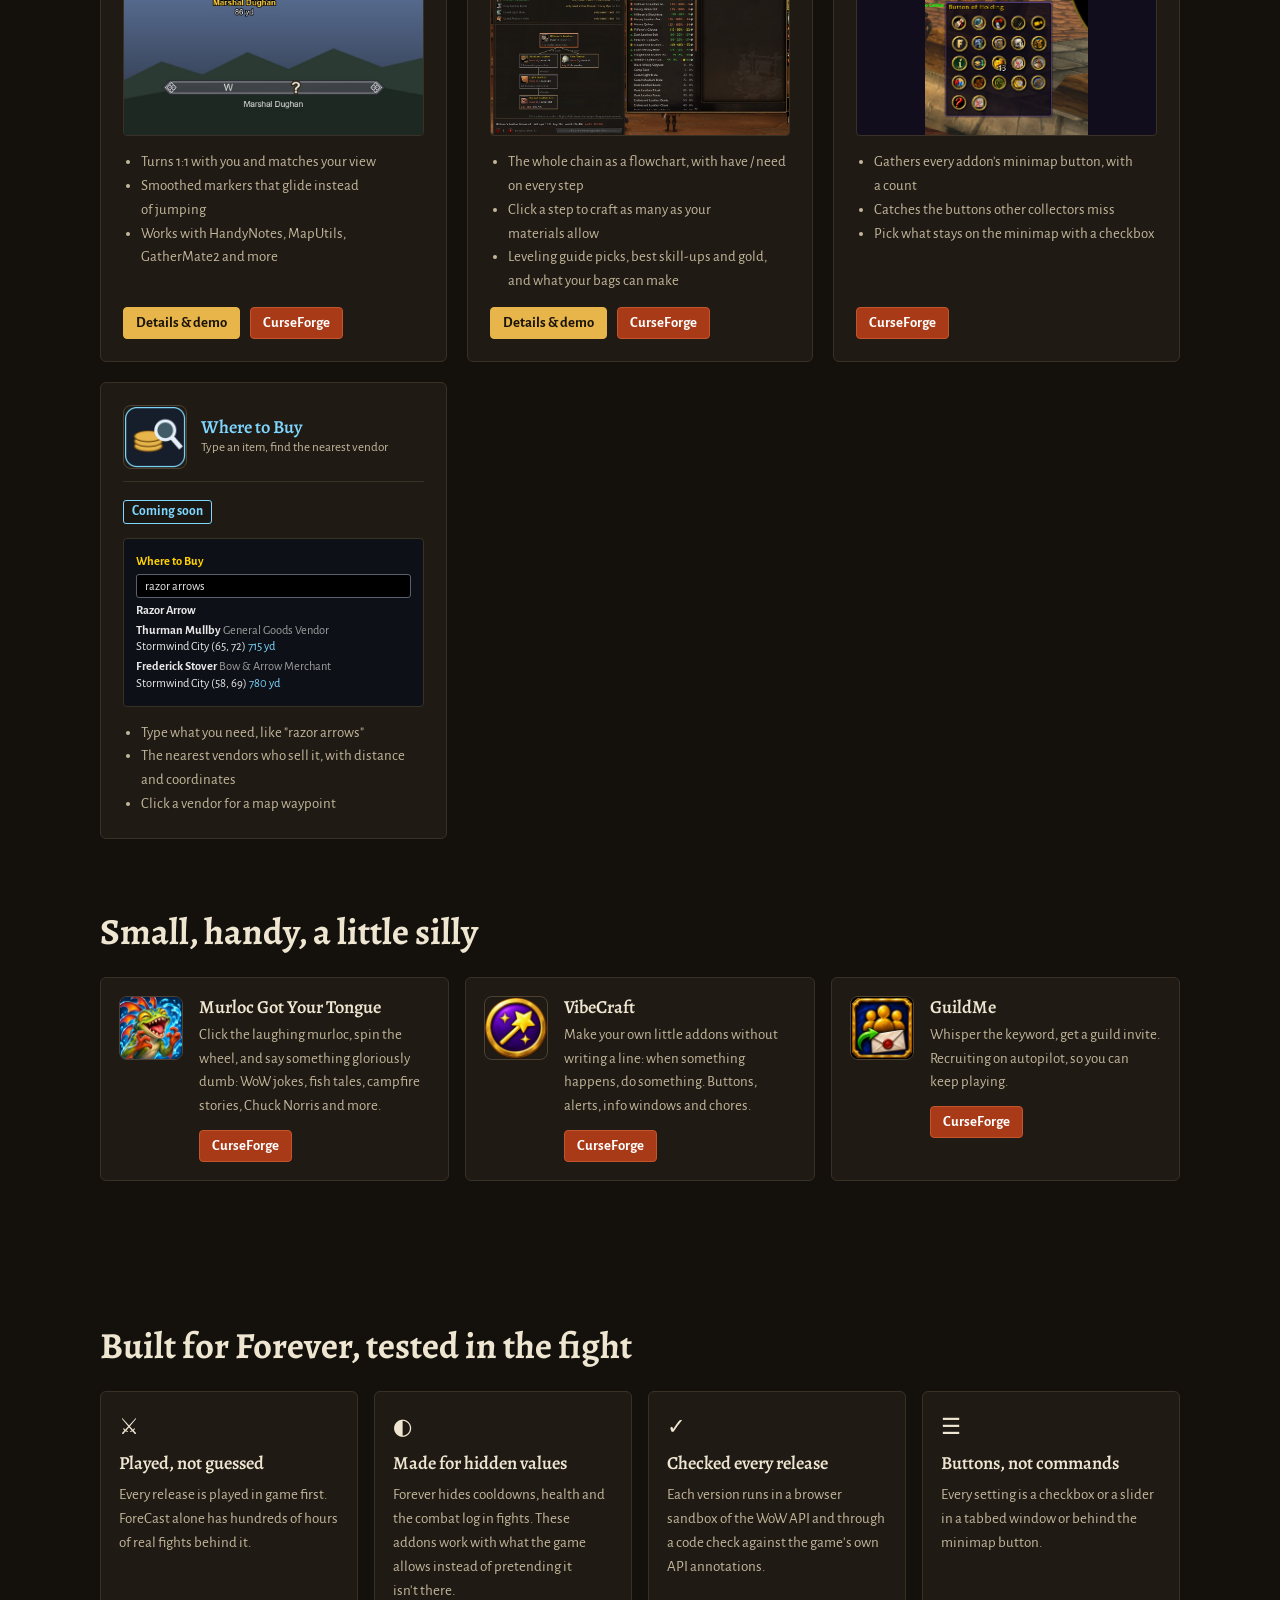
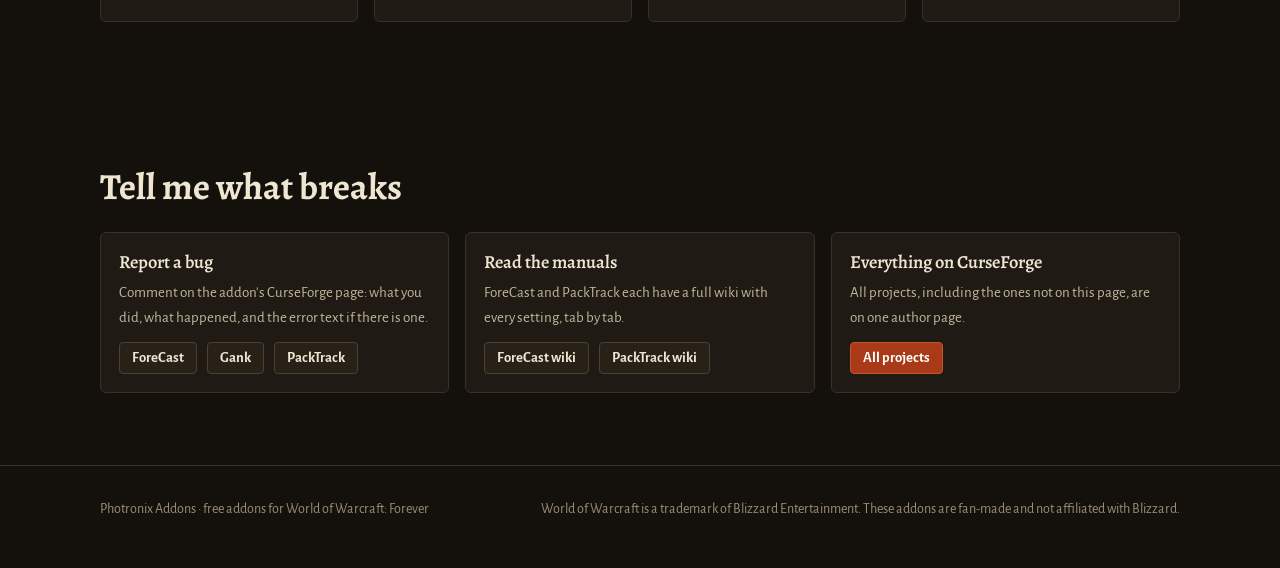
==== commit 44364071: "Gank You Very Much 1.5.1 Co-Authored-By: Claude Opus 5.5 <noreply@anthropic.com>" ====
--- a/index.html
+++ b/index.html
@@ -59,7 +59,7 @@
 
     <article class="card" style="--accent:#e46a52">
       <div class="head"><img src="img/gank-icon.png?v=5" alt=""><div><h3 style="margin:0">Gank You Very Much</h3><div class="tag">Who killed you, and who's coming</div></div></div>
-      <div><span class="ver">v1.5.0</span></div>
+      <div><span class="ver">v1.5.1</span></div>
       <img class="shot" src="img/gank-main.jpg" alt="The Most Wanted list" loading="lazy">
       <ul>
         <li>A WANTED poster of whoever killed you</li>
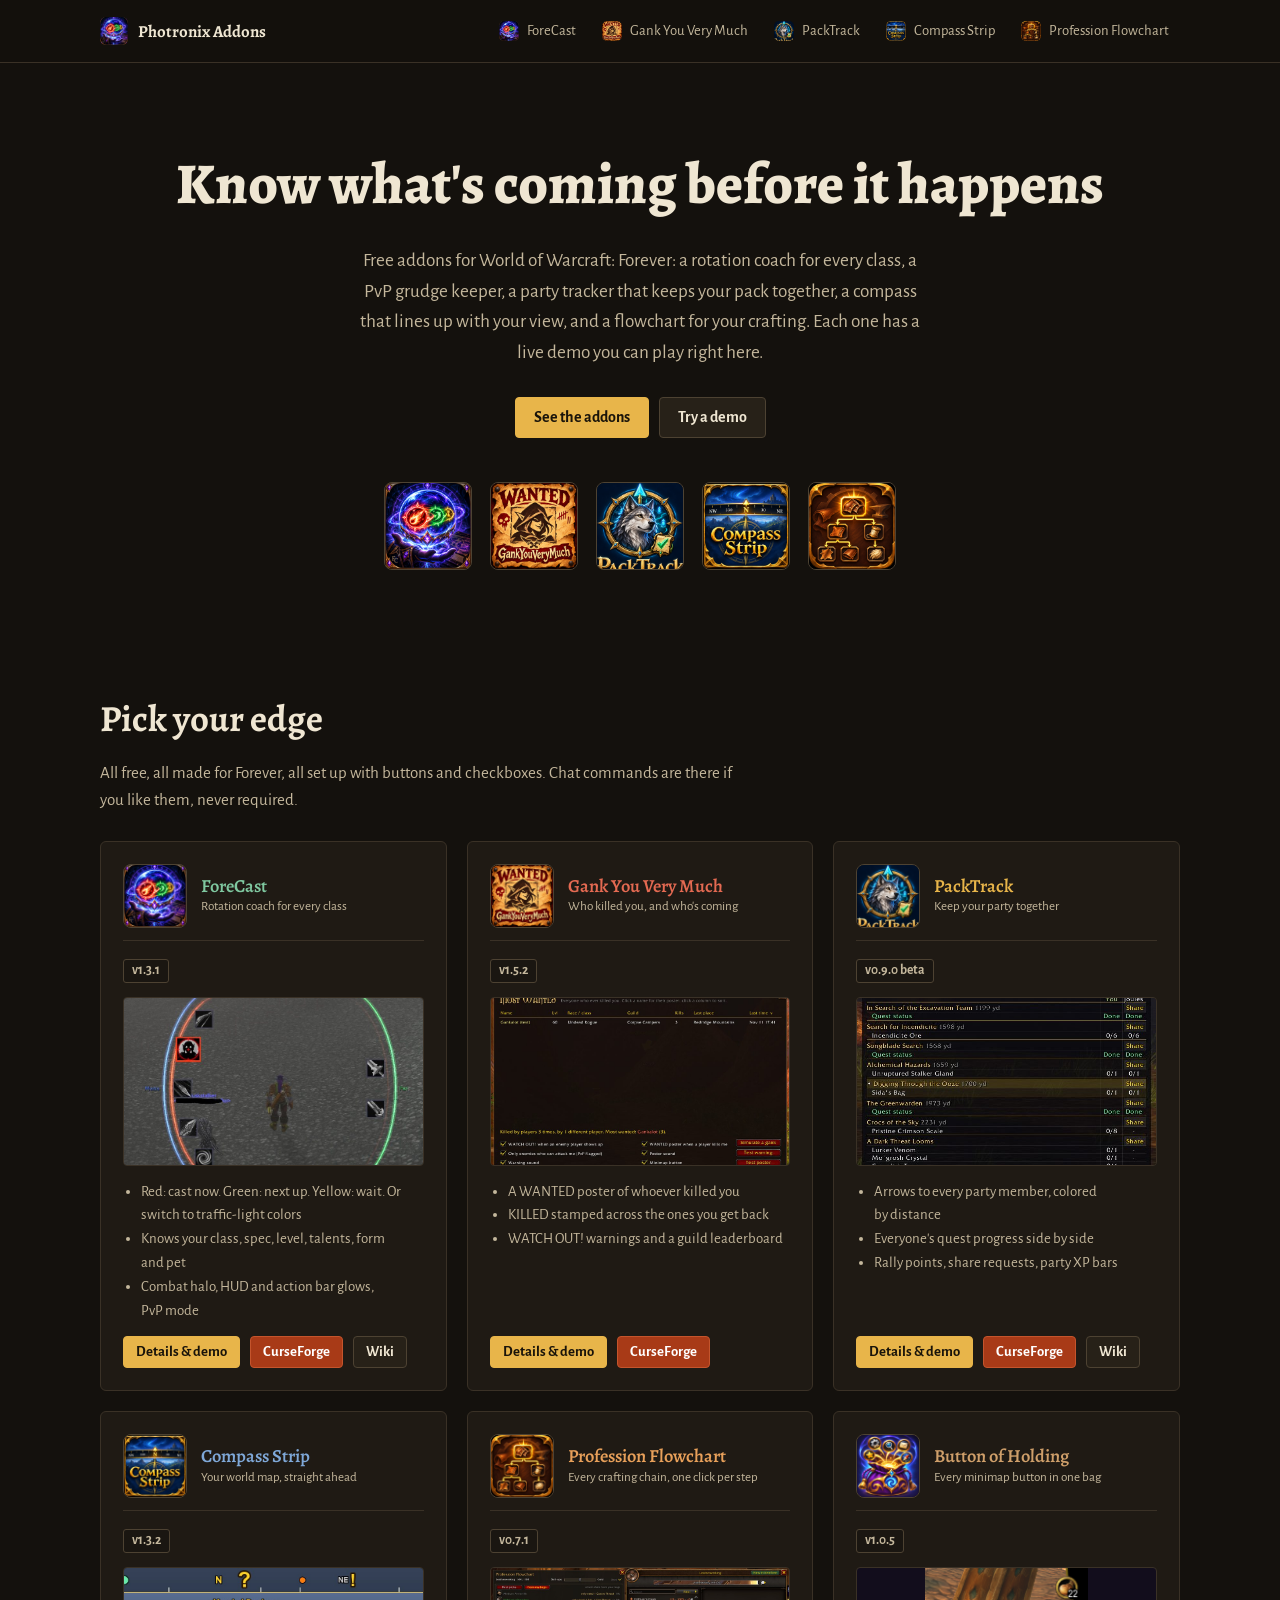
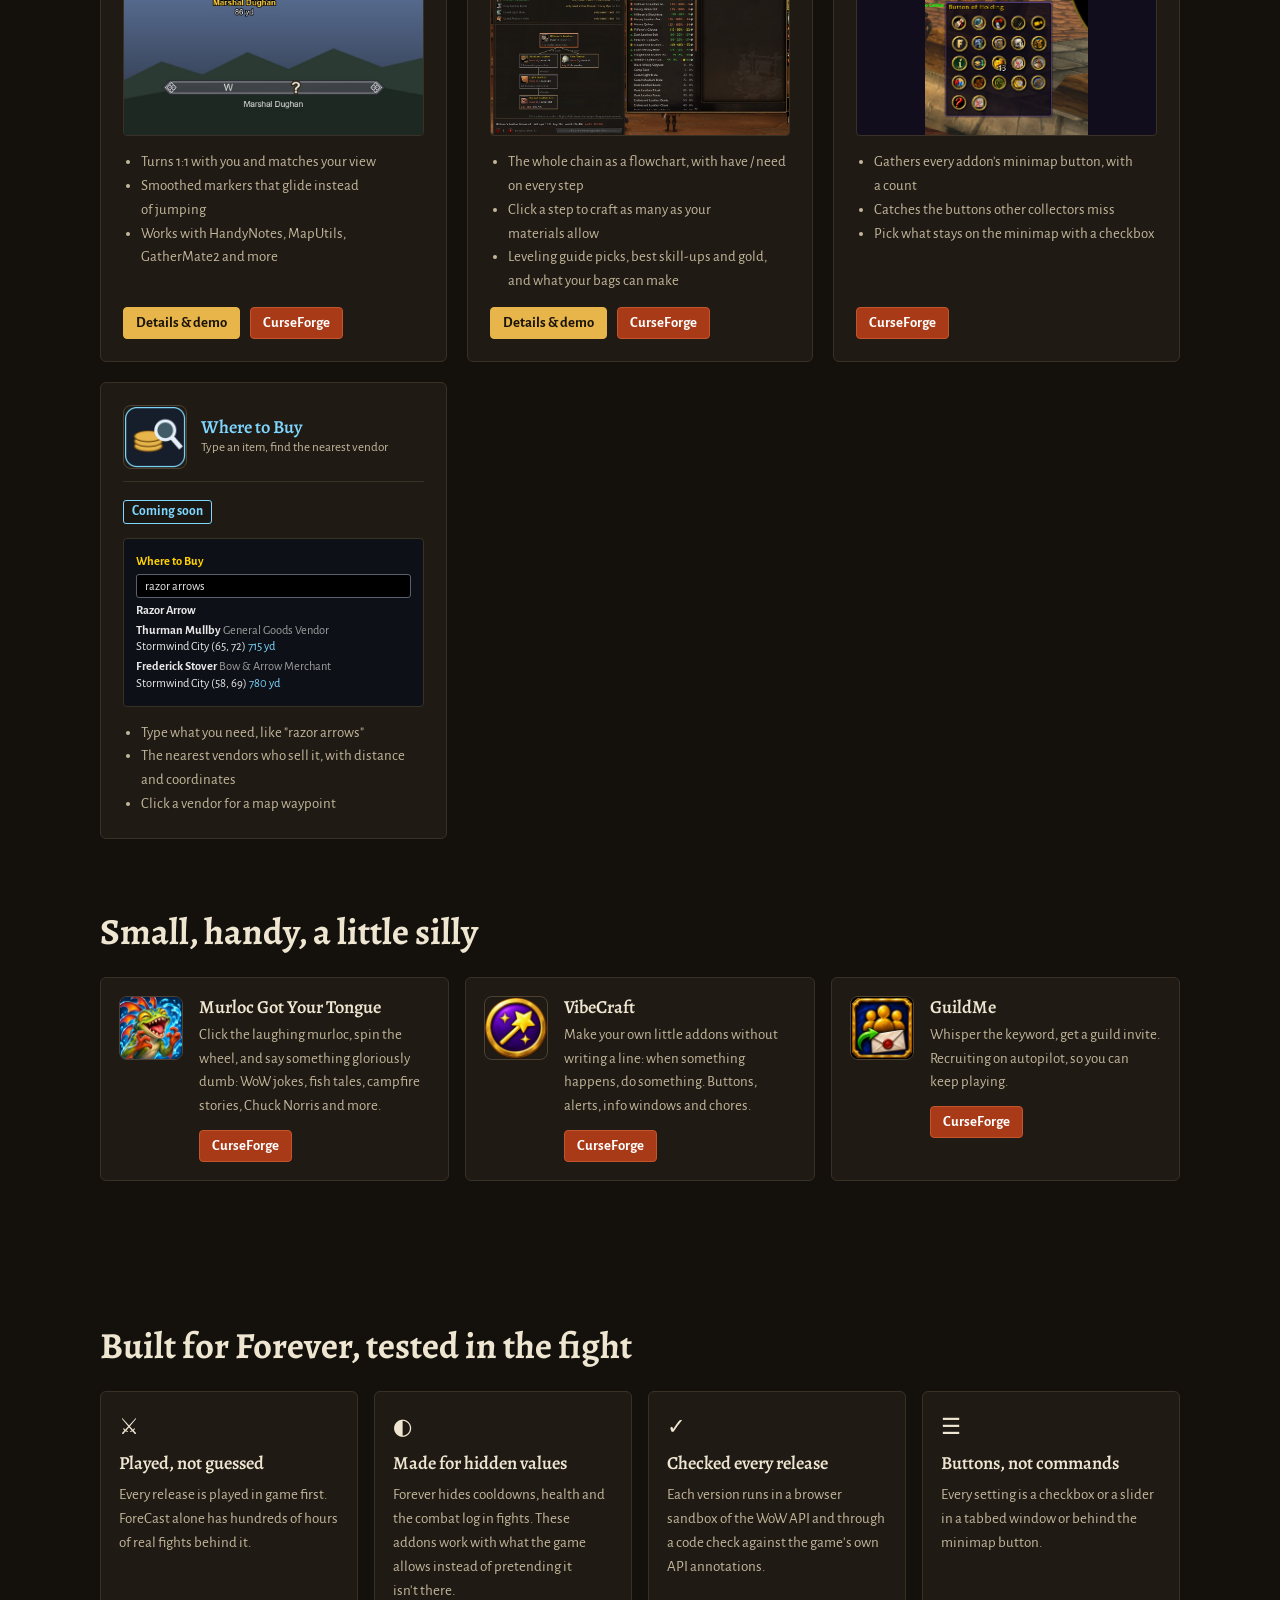
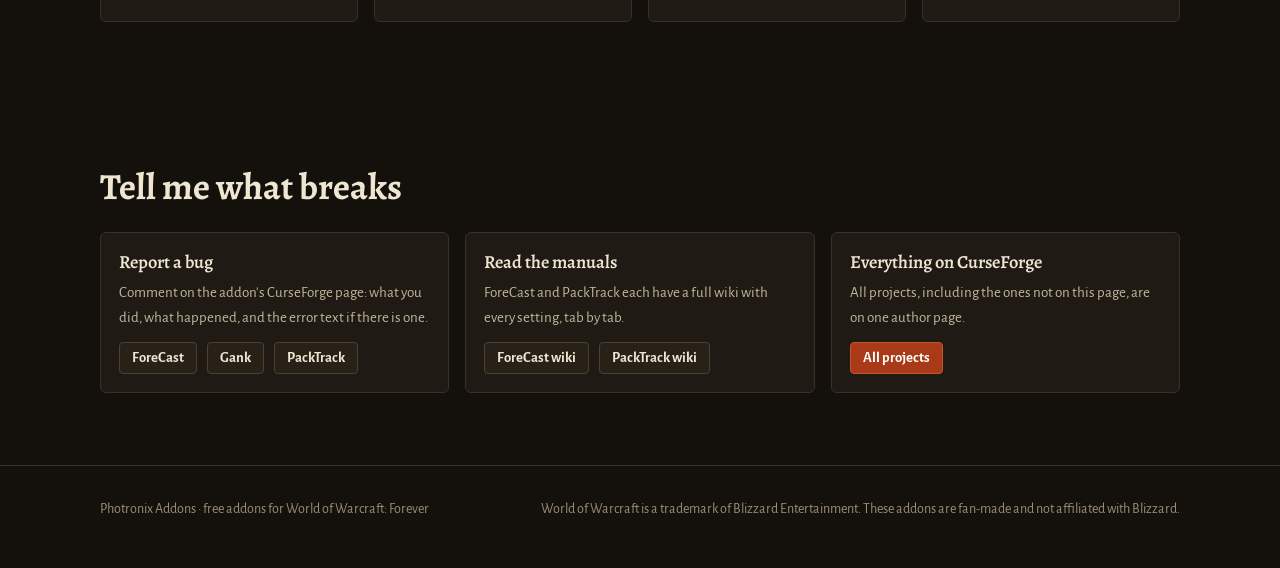
==== commit 2c95baea: "Gank You Very Much 1.5.2 Co-Authored-By: Claude Opus 5.5 <noreply@anthropic.com>" ====
--- a/index.html
+++ b/index.html
@@ -59,7 +59,7 @@
 
     <article class="card" style="--accent:#e46a52">
       <div class="head"><img src="img/gank-icon.png?v=5" alt=""><div><h3 style="margin:0">Gank You Very Much</h3><div class="tag">Who killed you, and who's coming</div></div></div>
-      <div><span class="ver">v1.5.1</span></div>
+      <div><span class="ver">v1.5.2</span></div>
       <img class="shot" src="img/gank-main.jpg" alt="The Most Wanted list" loading="lazy">
       <ul>
         <li>A WANTED poster of whoever killed you</li>
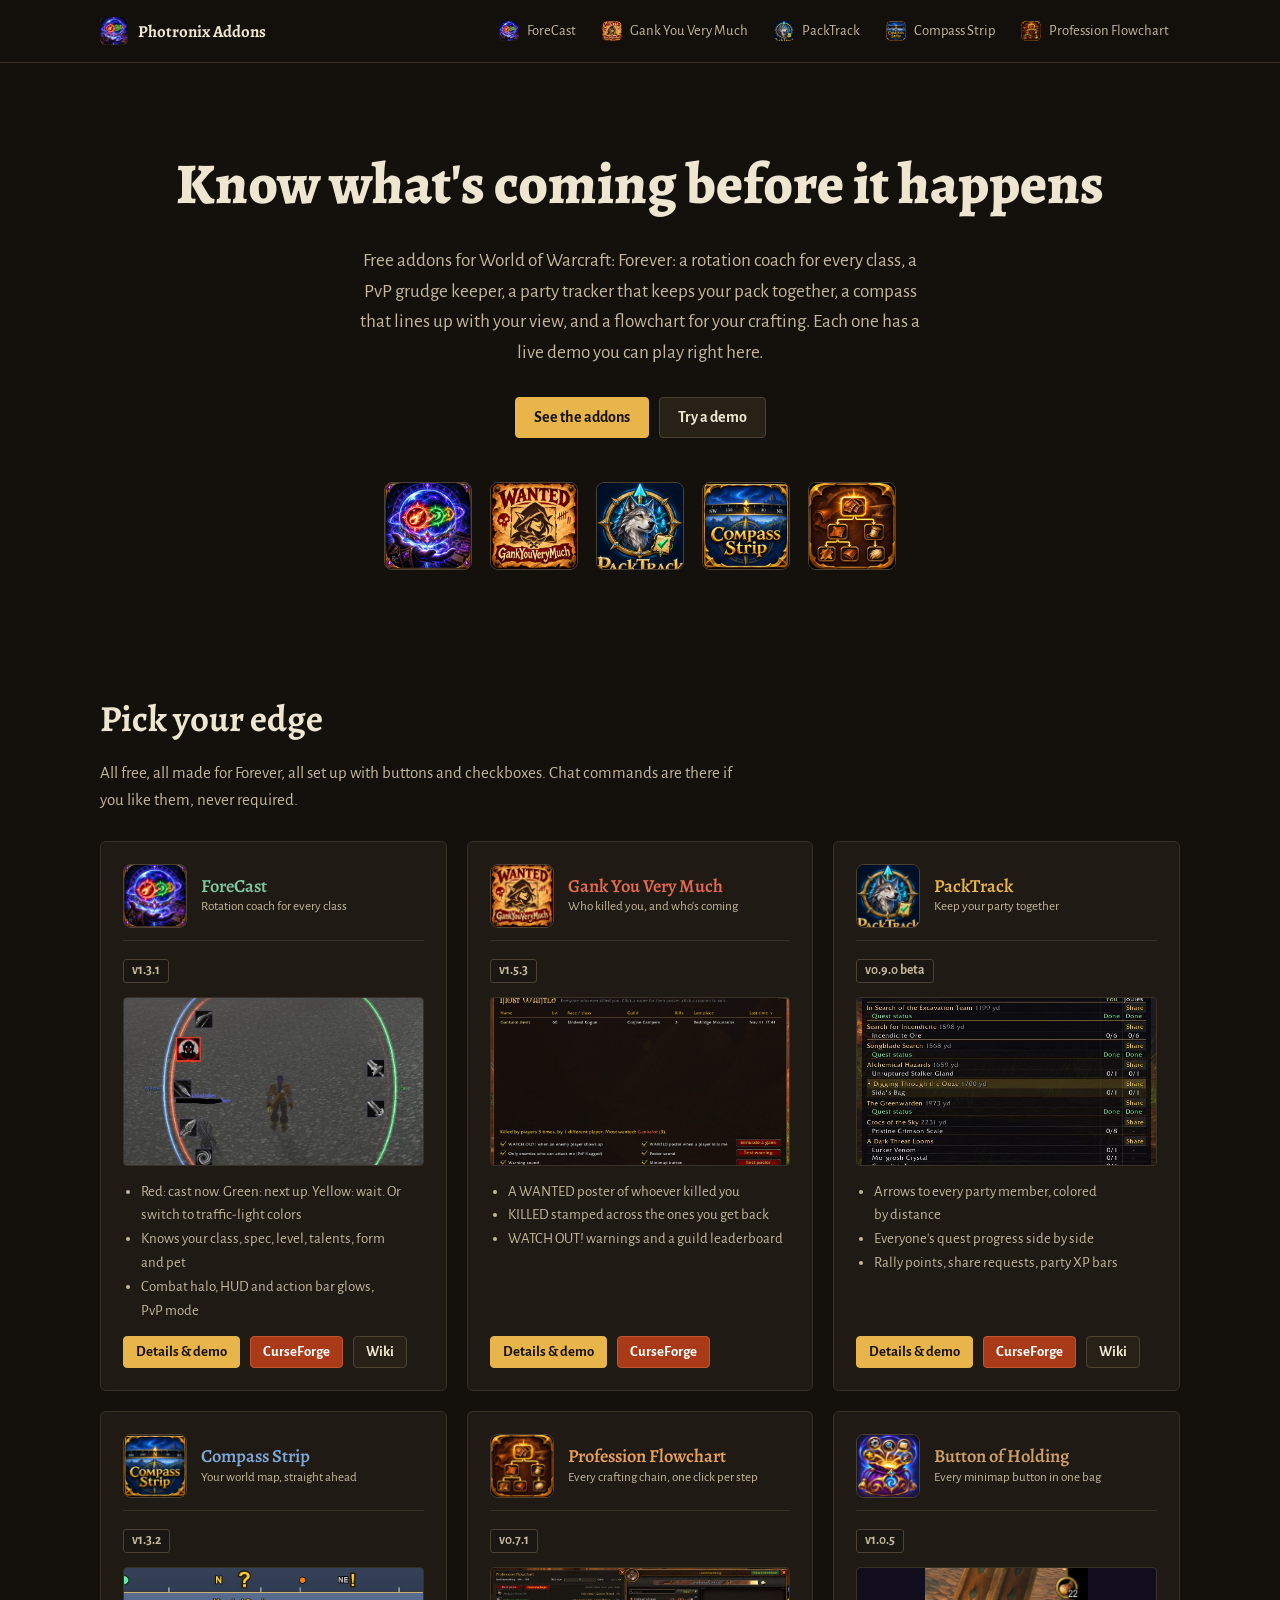
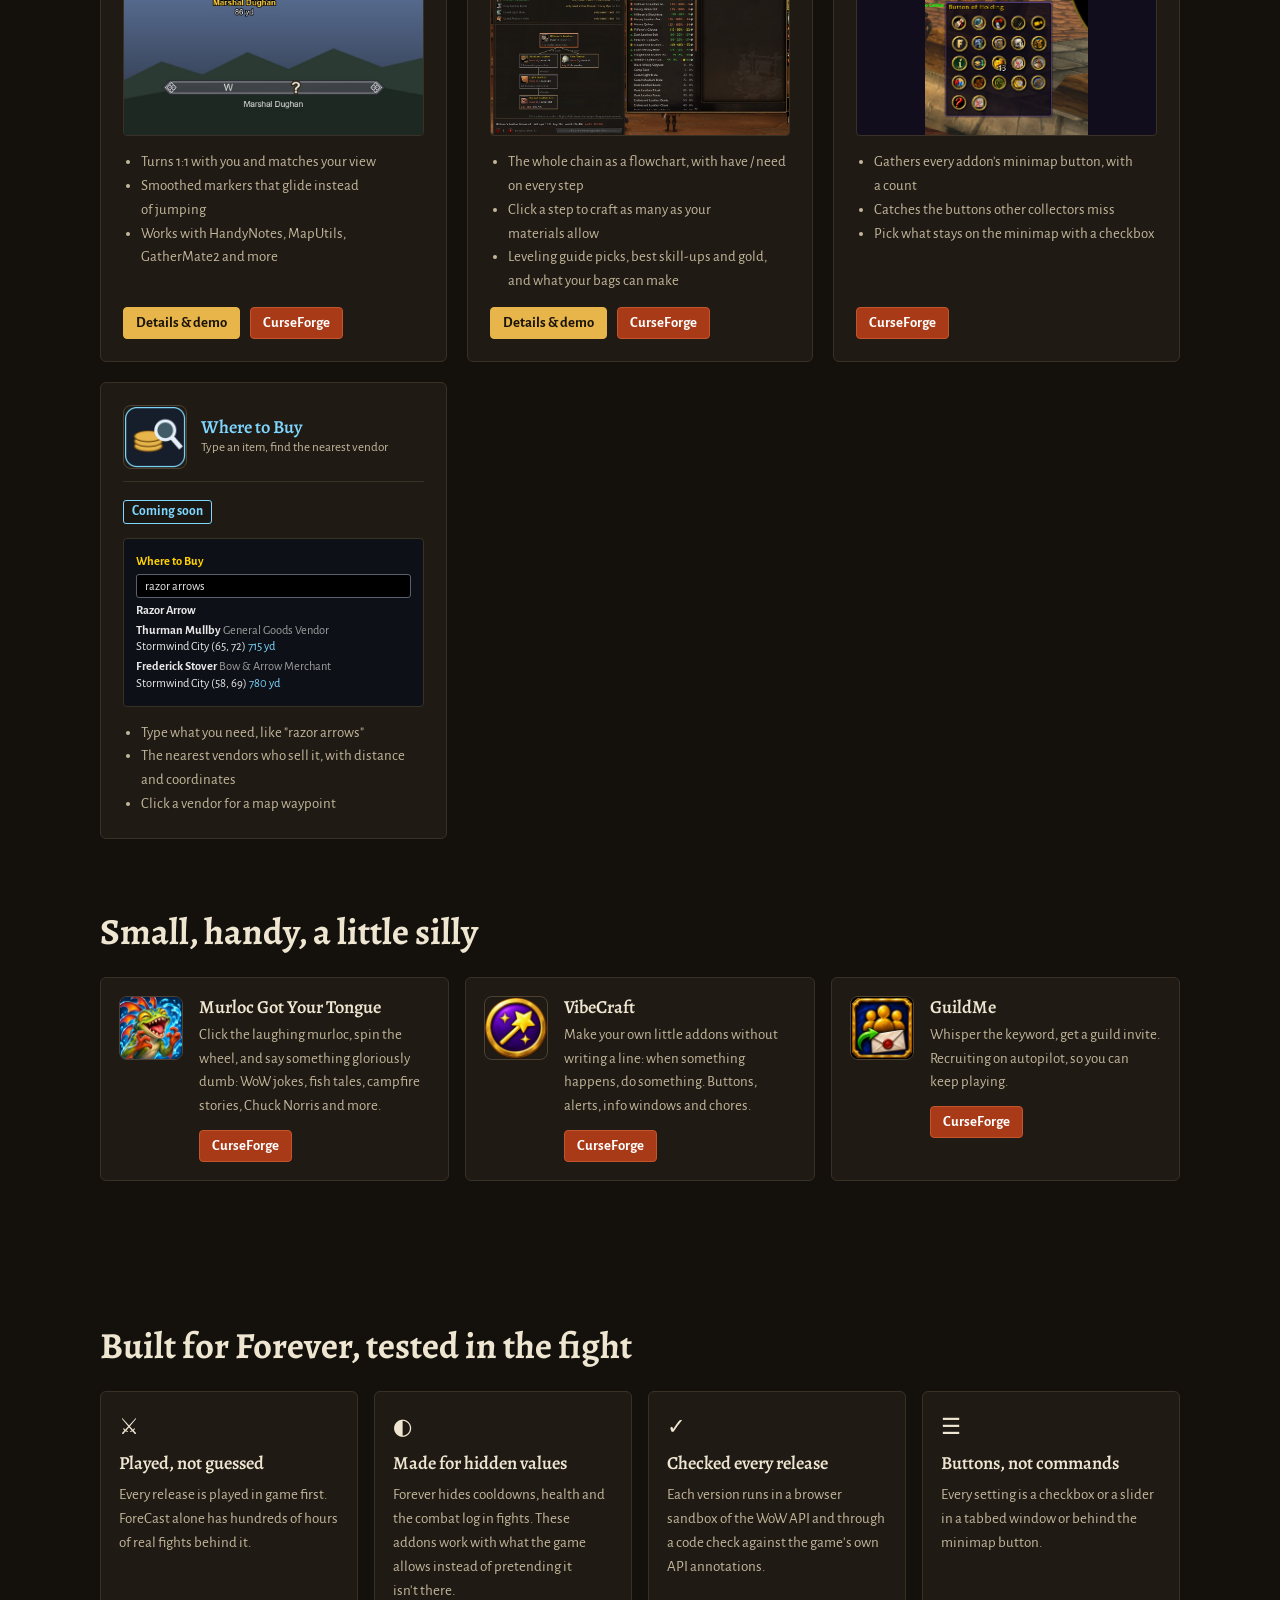
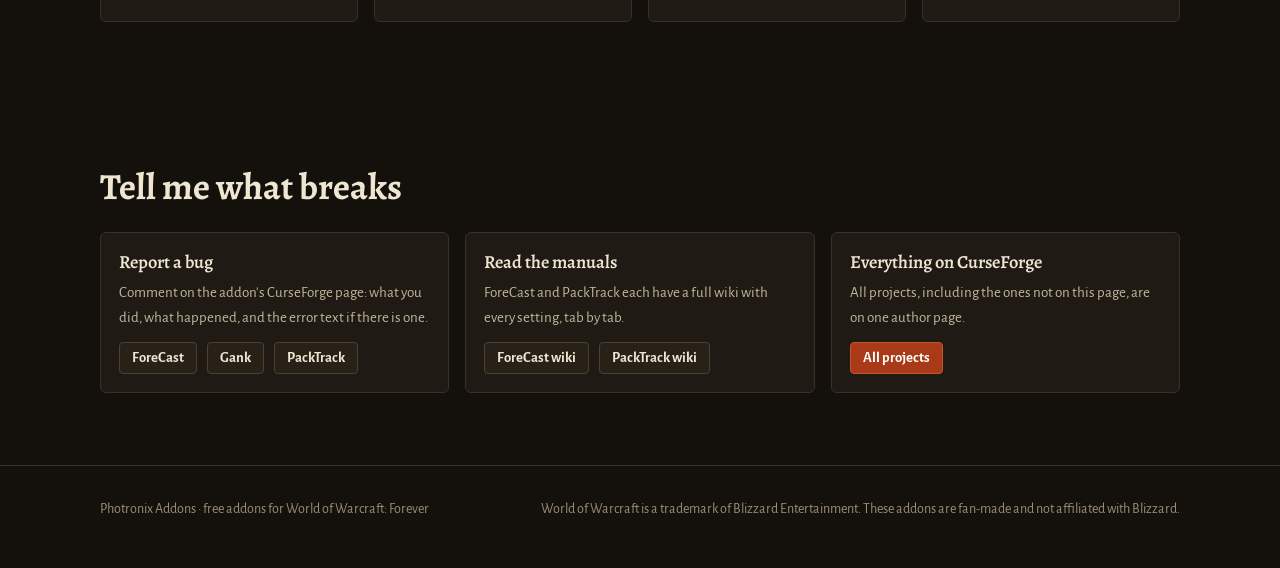
==== commit 921db1e3: "Gank 1.5.3 Co-Authored-By: Claude Opus 5.5 <noreply@anthropic.com>" ====
--- a/index.html
+++ b/index.html
@@ -59,7 +59,7 @@
 
     <article class="card" style="--accent:#e46a52">
       <div class="head"><img src="img/gank-icon.png?v=5" alt=""><div><h3 style="margin:0">Gank You Very Much</h3><div class="tag">Who killed you, and who's coming</div></div></div>
-      <div><span class="ver">v1.5.2</span></div>
+      <div><span class="ver">v1.5.3</span></div>
       <img class="shot" src="img/gank-main.jpg" alt="The Most Wanted list" loading="lazy">
       <ul>
         <li>A WANTED poster of whoever killed you</li>
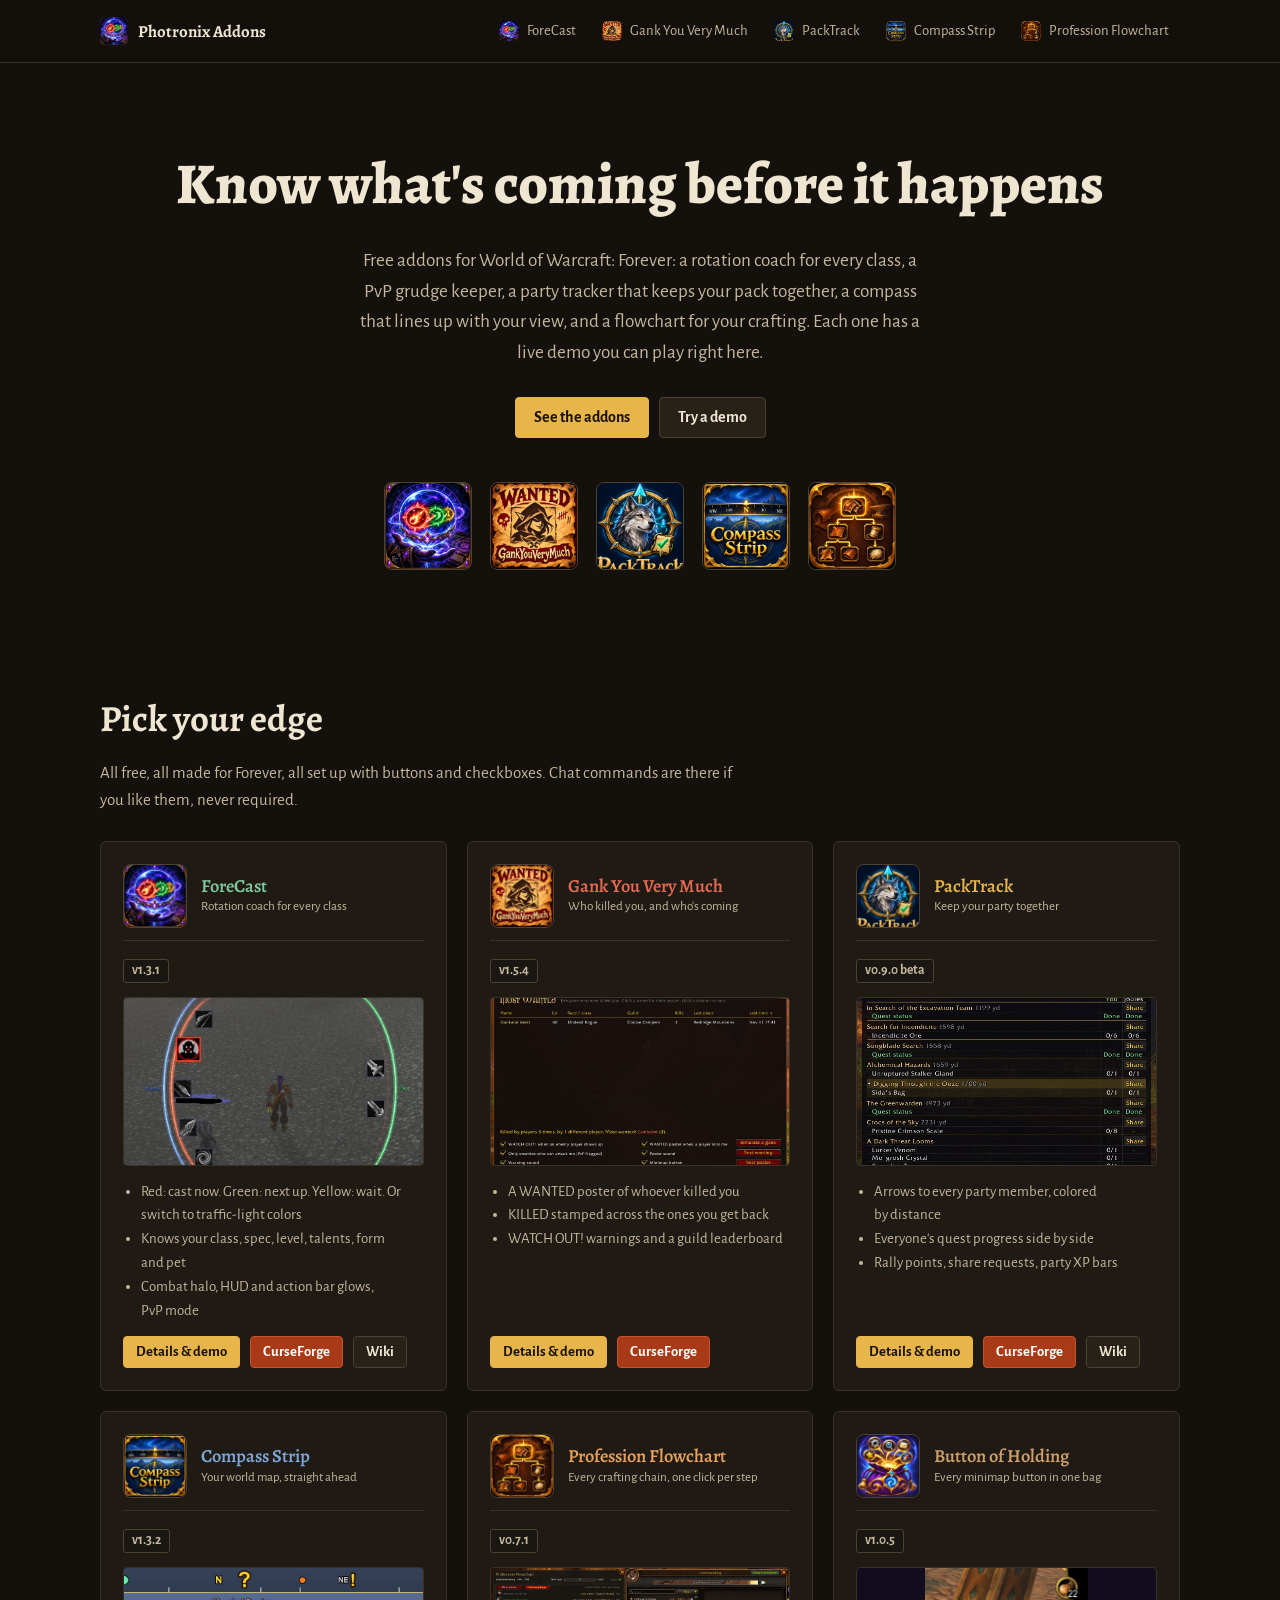
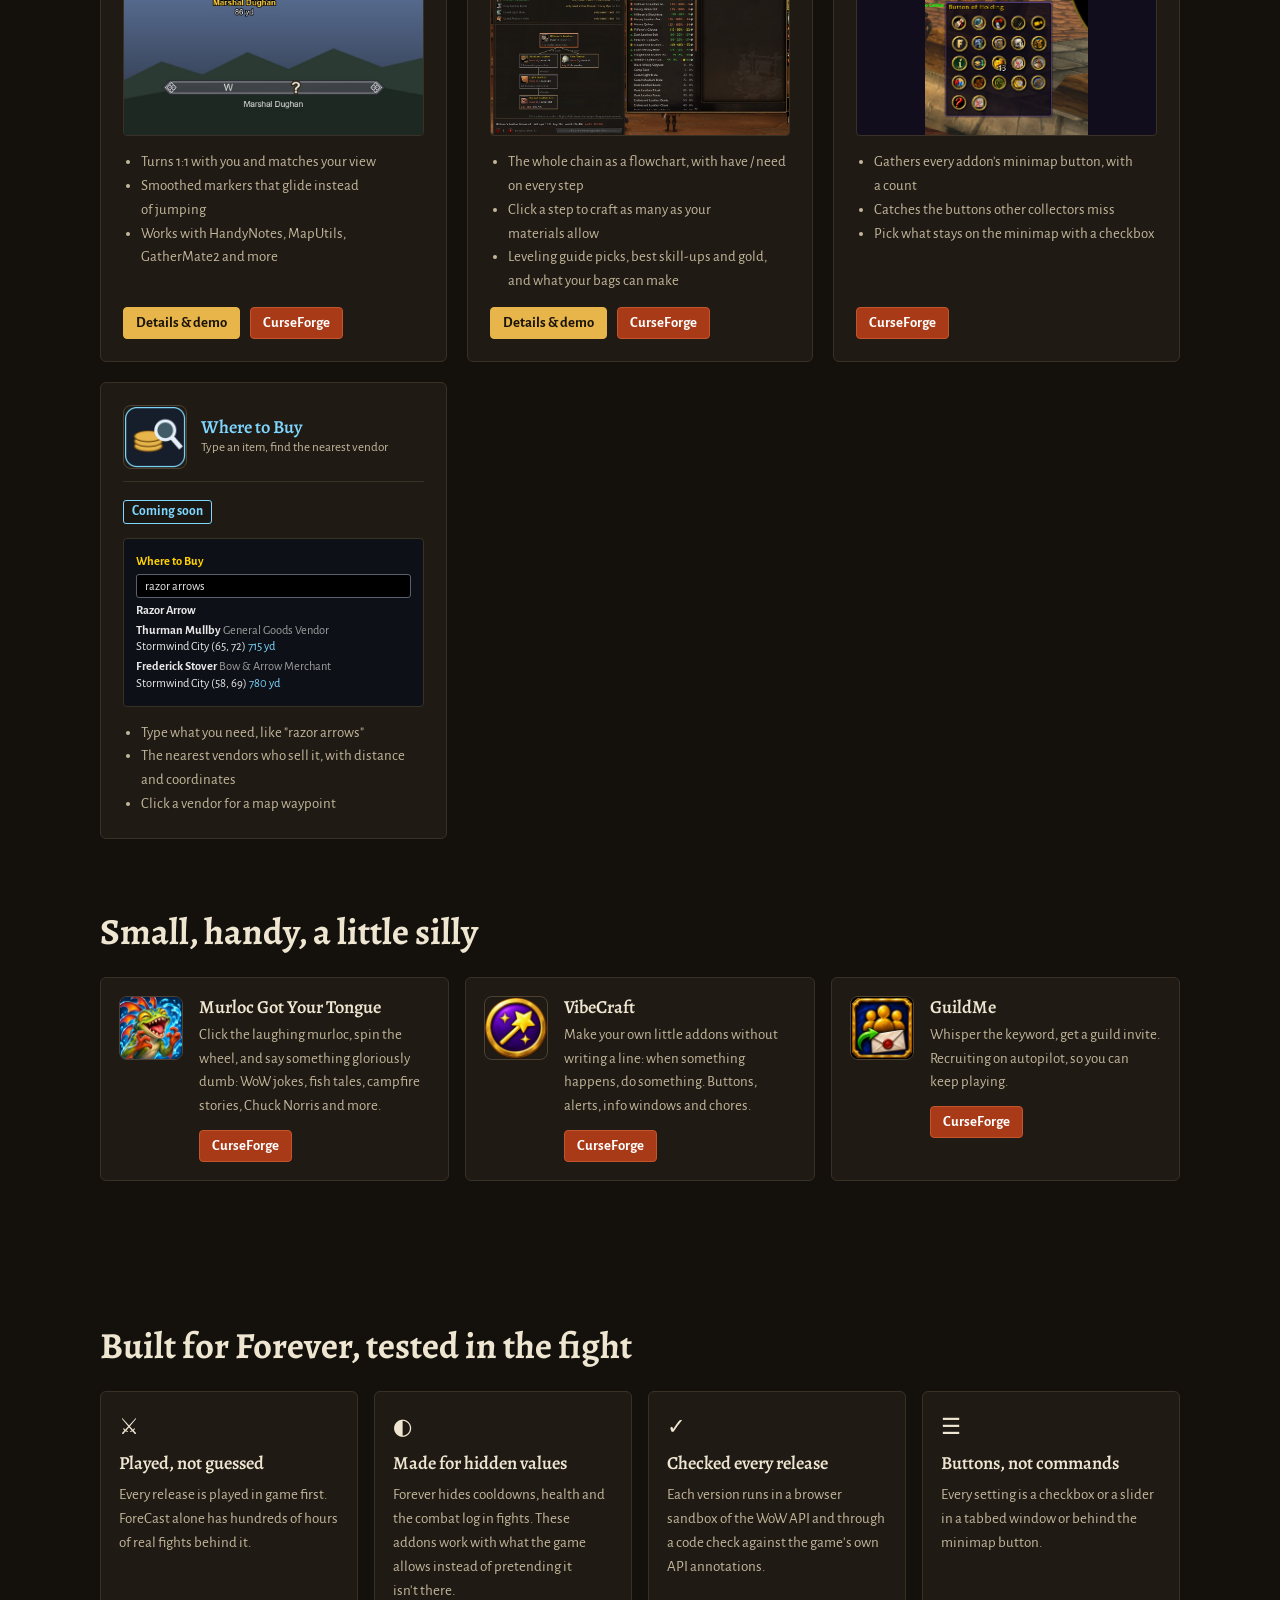
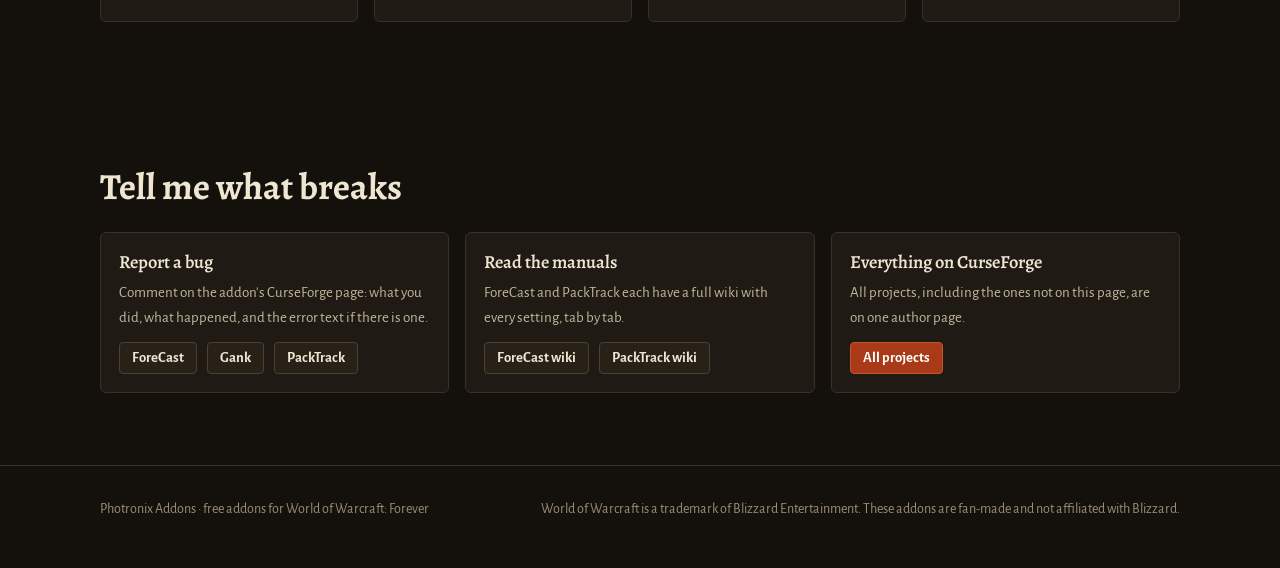
==== commit c23897fc: "Gank 1.5.4 Co-Authored-By: Claude Opus 5.5 <noreply@anthropic.com>" ====
--- a/index.html
+++ b/index.html
@@ -59,7 +59,7 @@
 
     <article class="card" style="--accent:#e46a52">
       <div class="head"><img src="img/gank-icon.png?v=5" alt=""><div><h3 style="margin:0">Gank You Very Much</h3><div class="tag">Who killed you, and who's coming</div></div></div>
-      <div><span class="ver">v1.5.3</span></div>
+      <div><span class="ver">v1.5.4</span></div>
       <img class="shot" src="img/gank-main.jpg" alt="The Most Wanted list" loading="lazy">
       <ul>
         <li>A WANTED poster of whoever killed you</li>
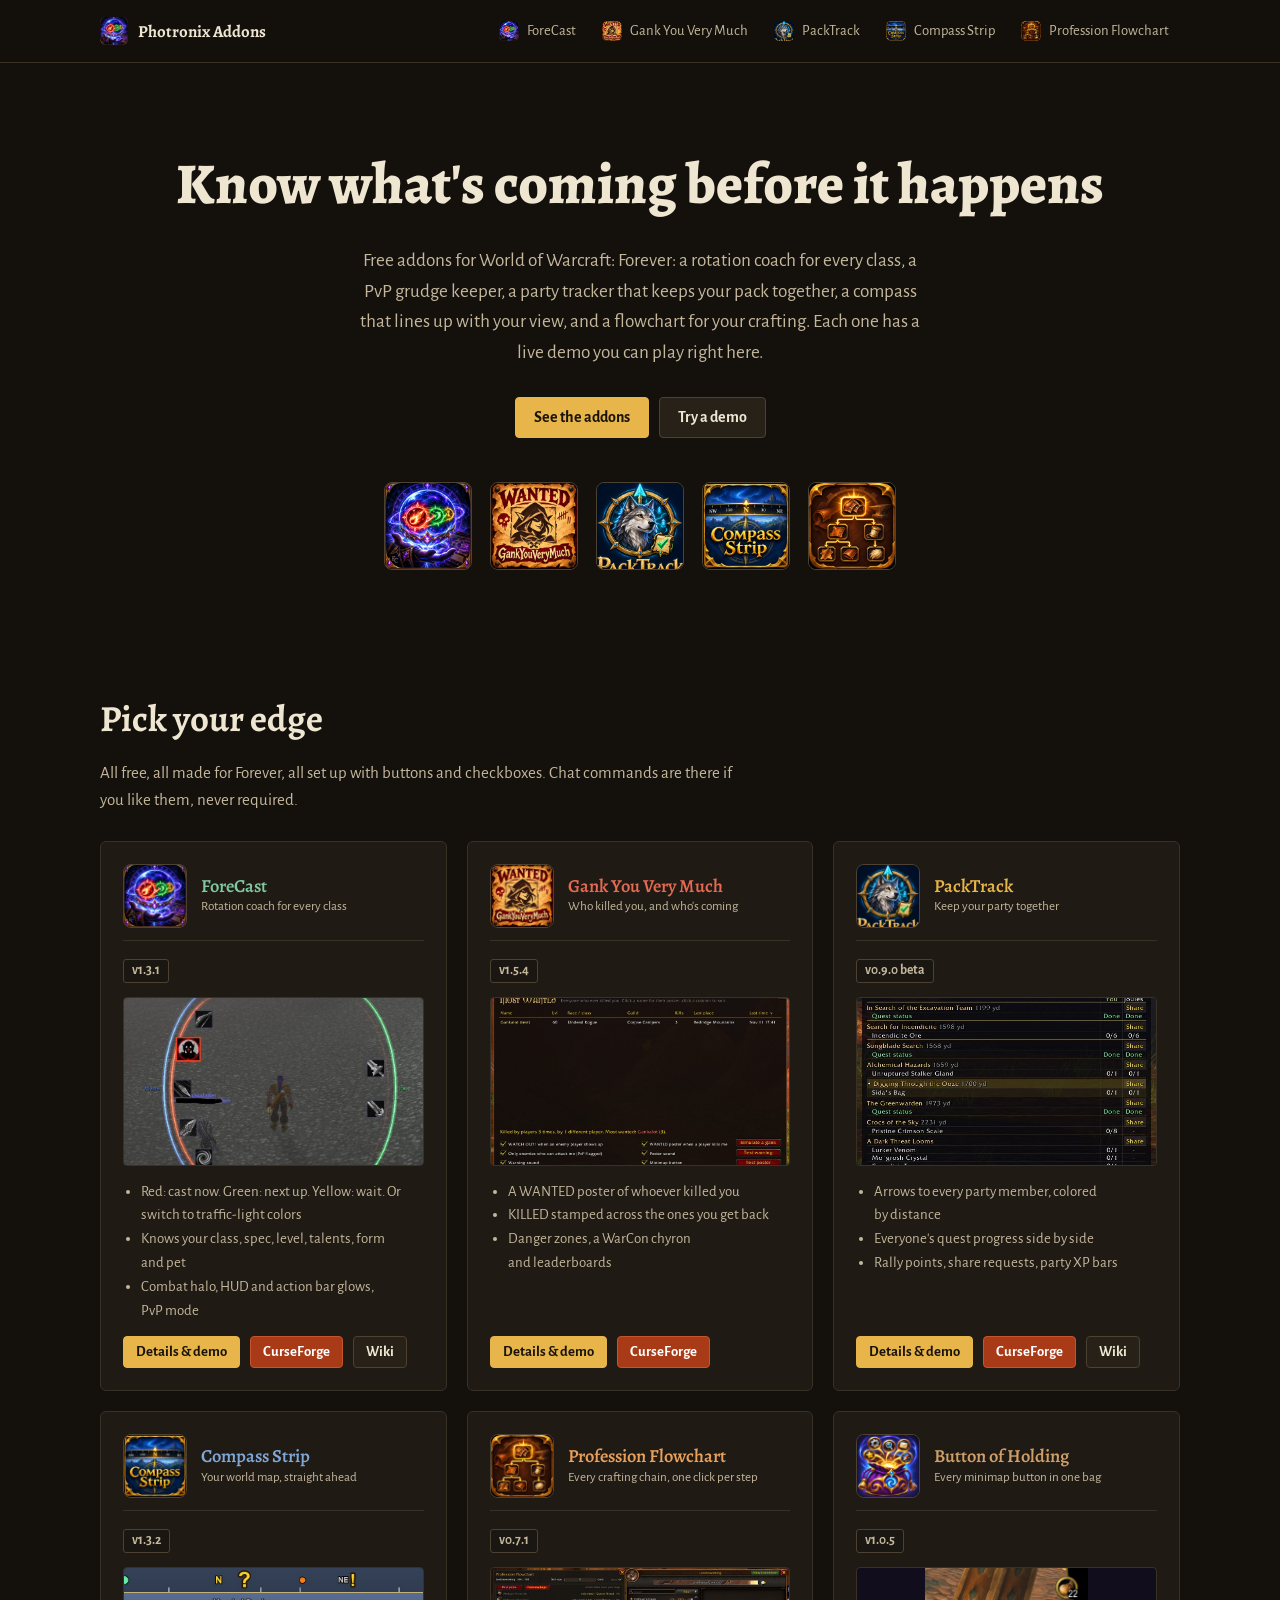
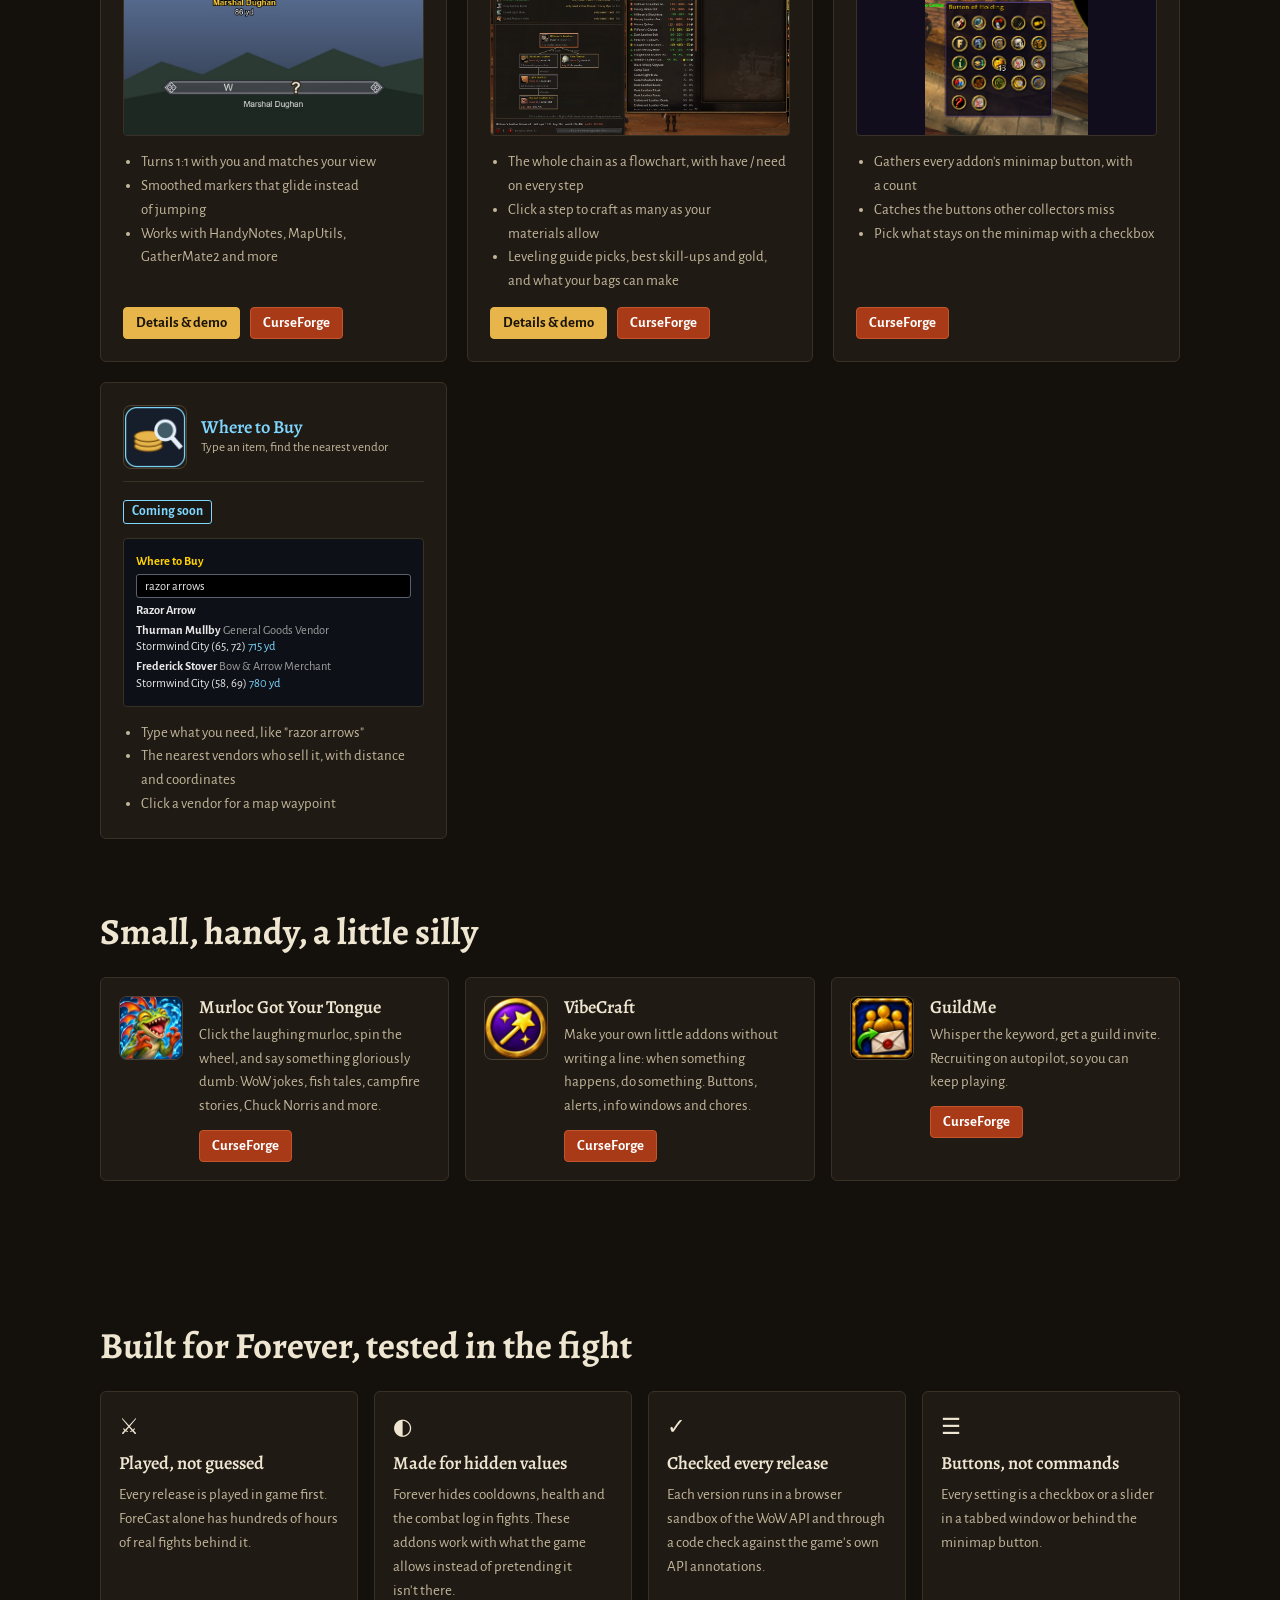
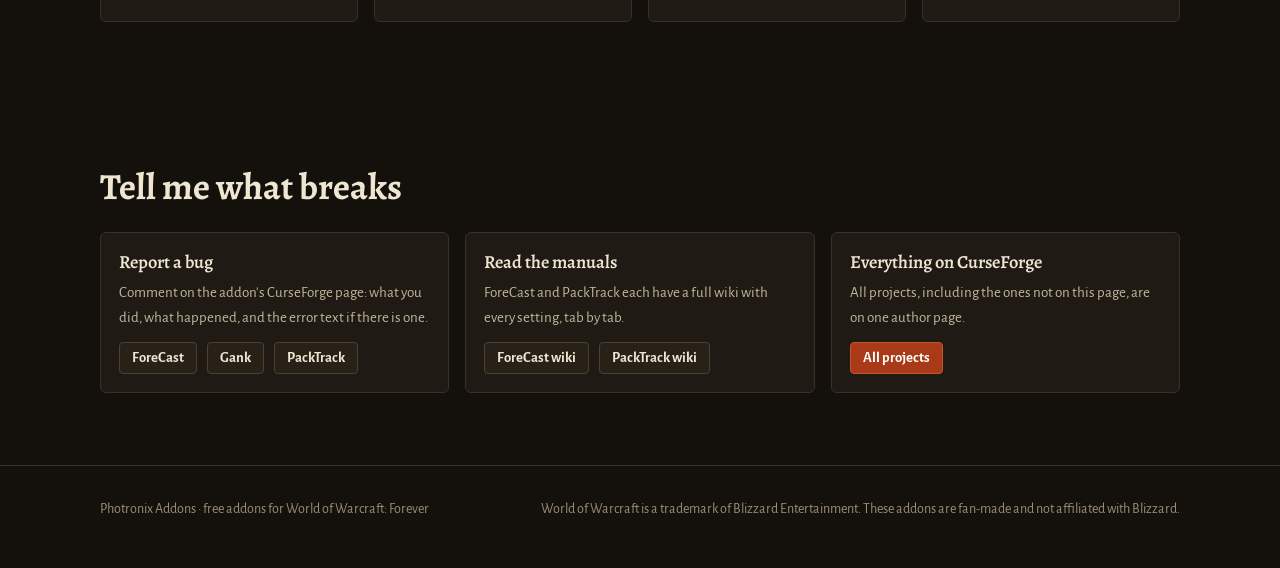
==== commit 1cd47f60: "Home: Gank card mentions danger zones and WarCon Co-Authored-By: Claude Opus 5.5 <noreply@anthropic." ====
--- a/index.html
+++ b/index.html
@@ -64,7 +64,7 @@
       <ul>
         <li>A WANTED poster of whoever killed you</li>
         <li>KILLED stamped across the ones you get back</li>
-        <li>WATCH OUT! warnings and a guild leaderboard</li>
+        <li>Danger zones, a WarCon chyron and leaderboards</li>
       </ul>
       <div class="btns">
         <a class="btn small primary" href="gank/">Details &amp; demo</a>
